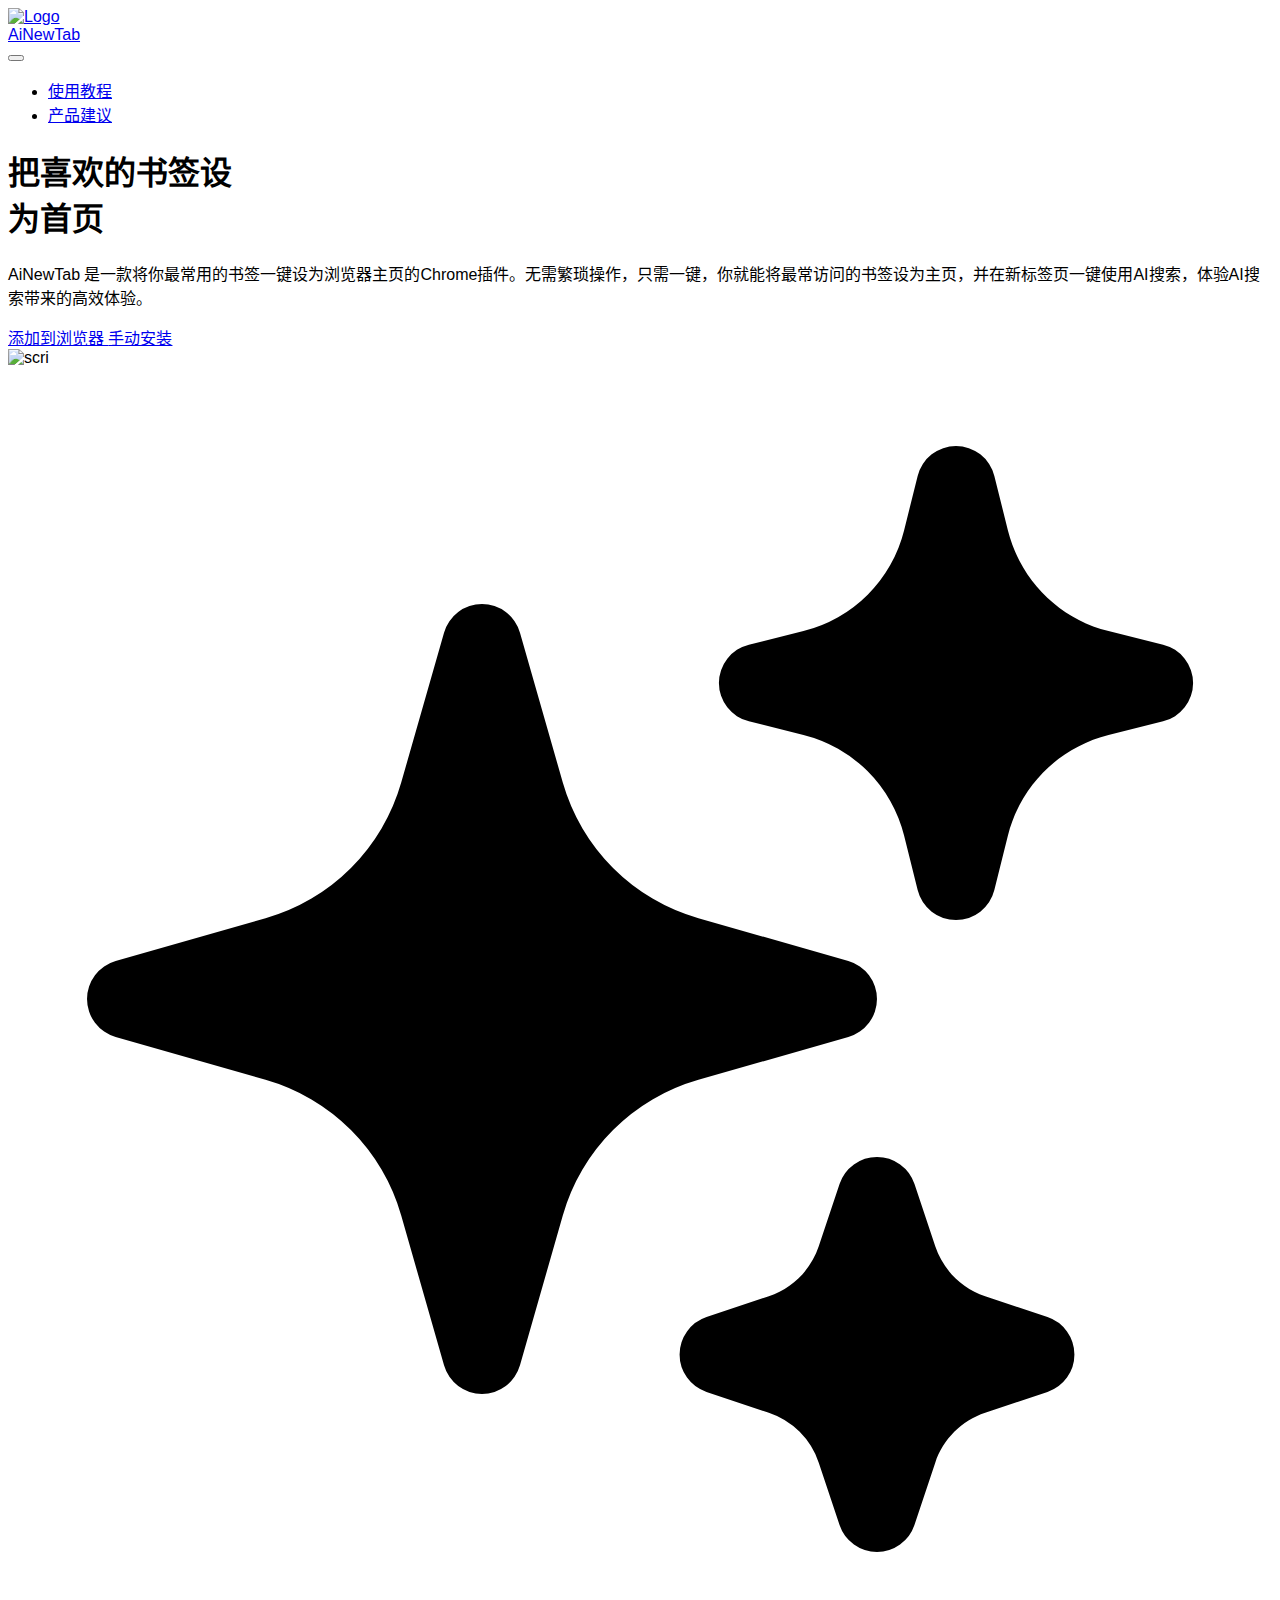
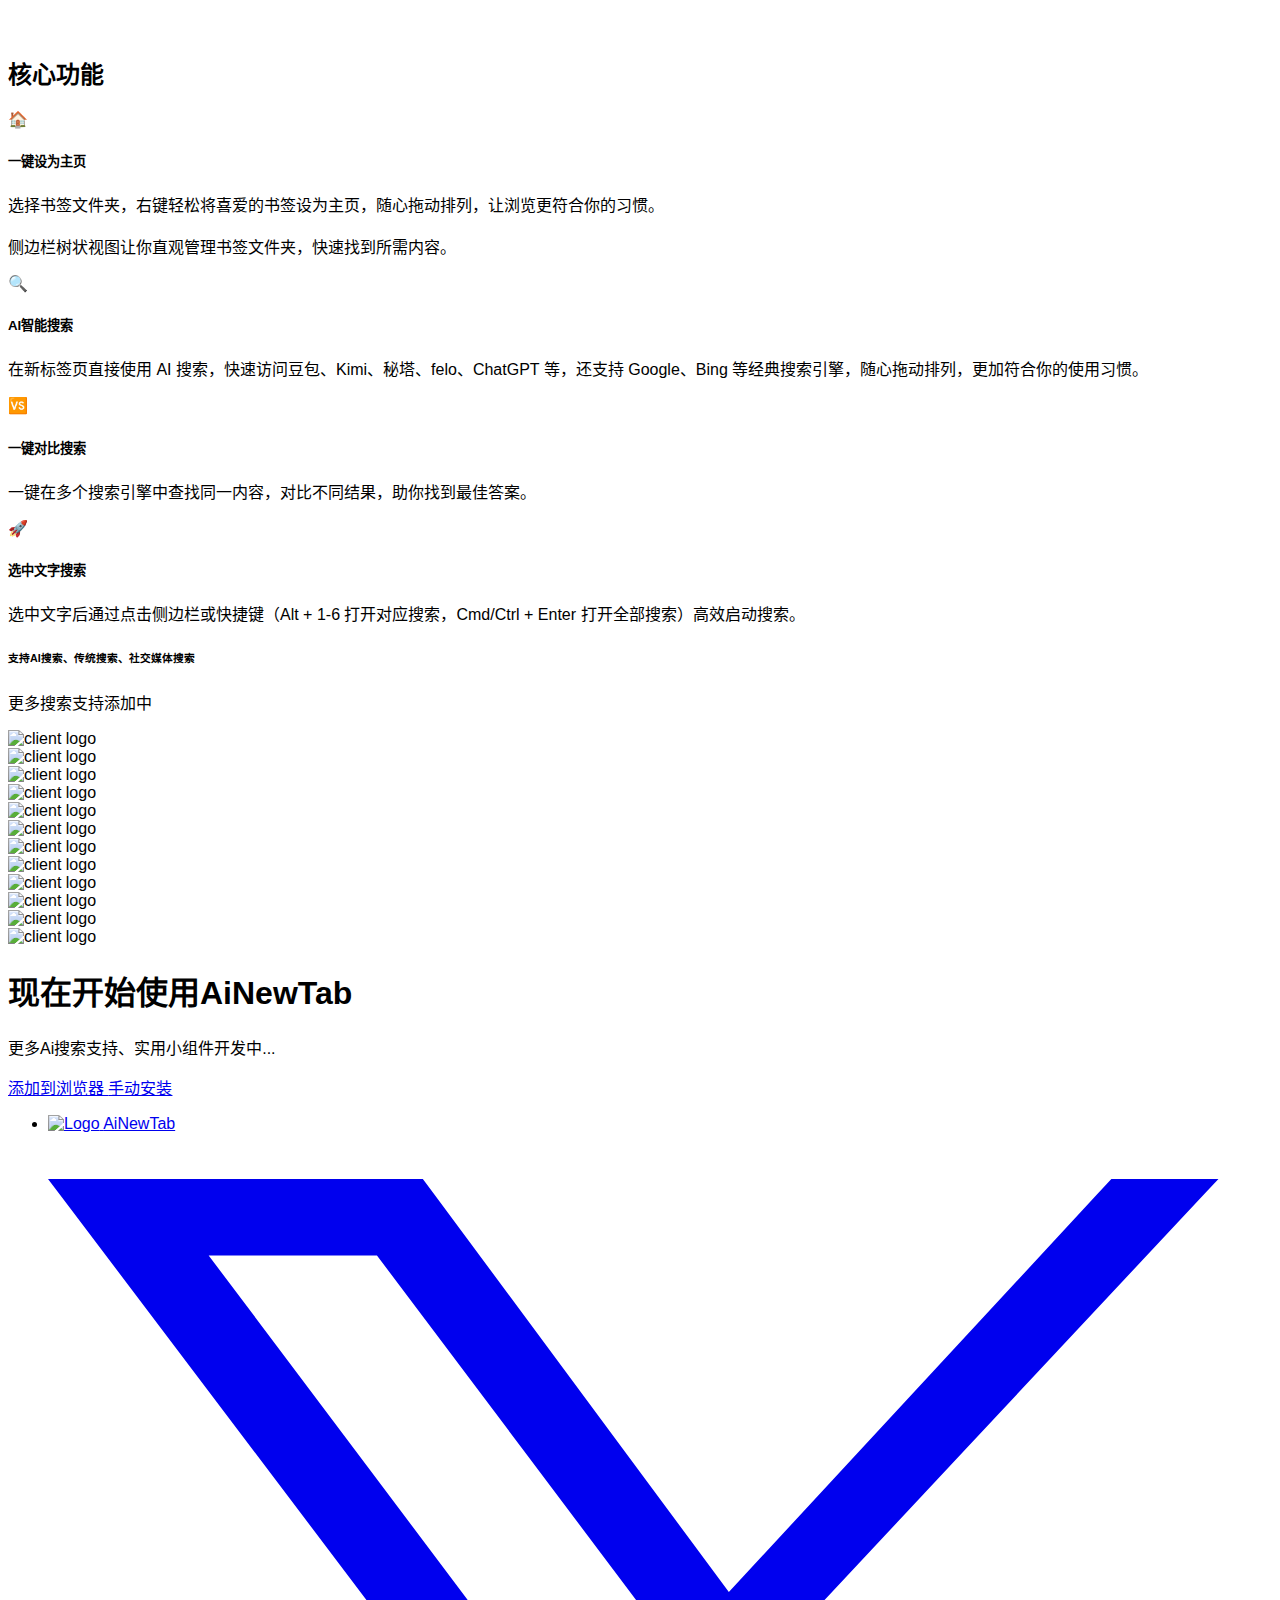
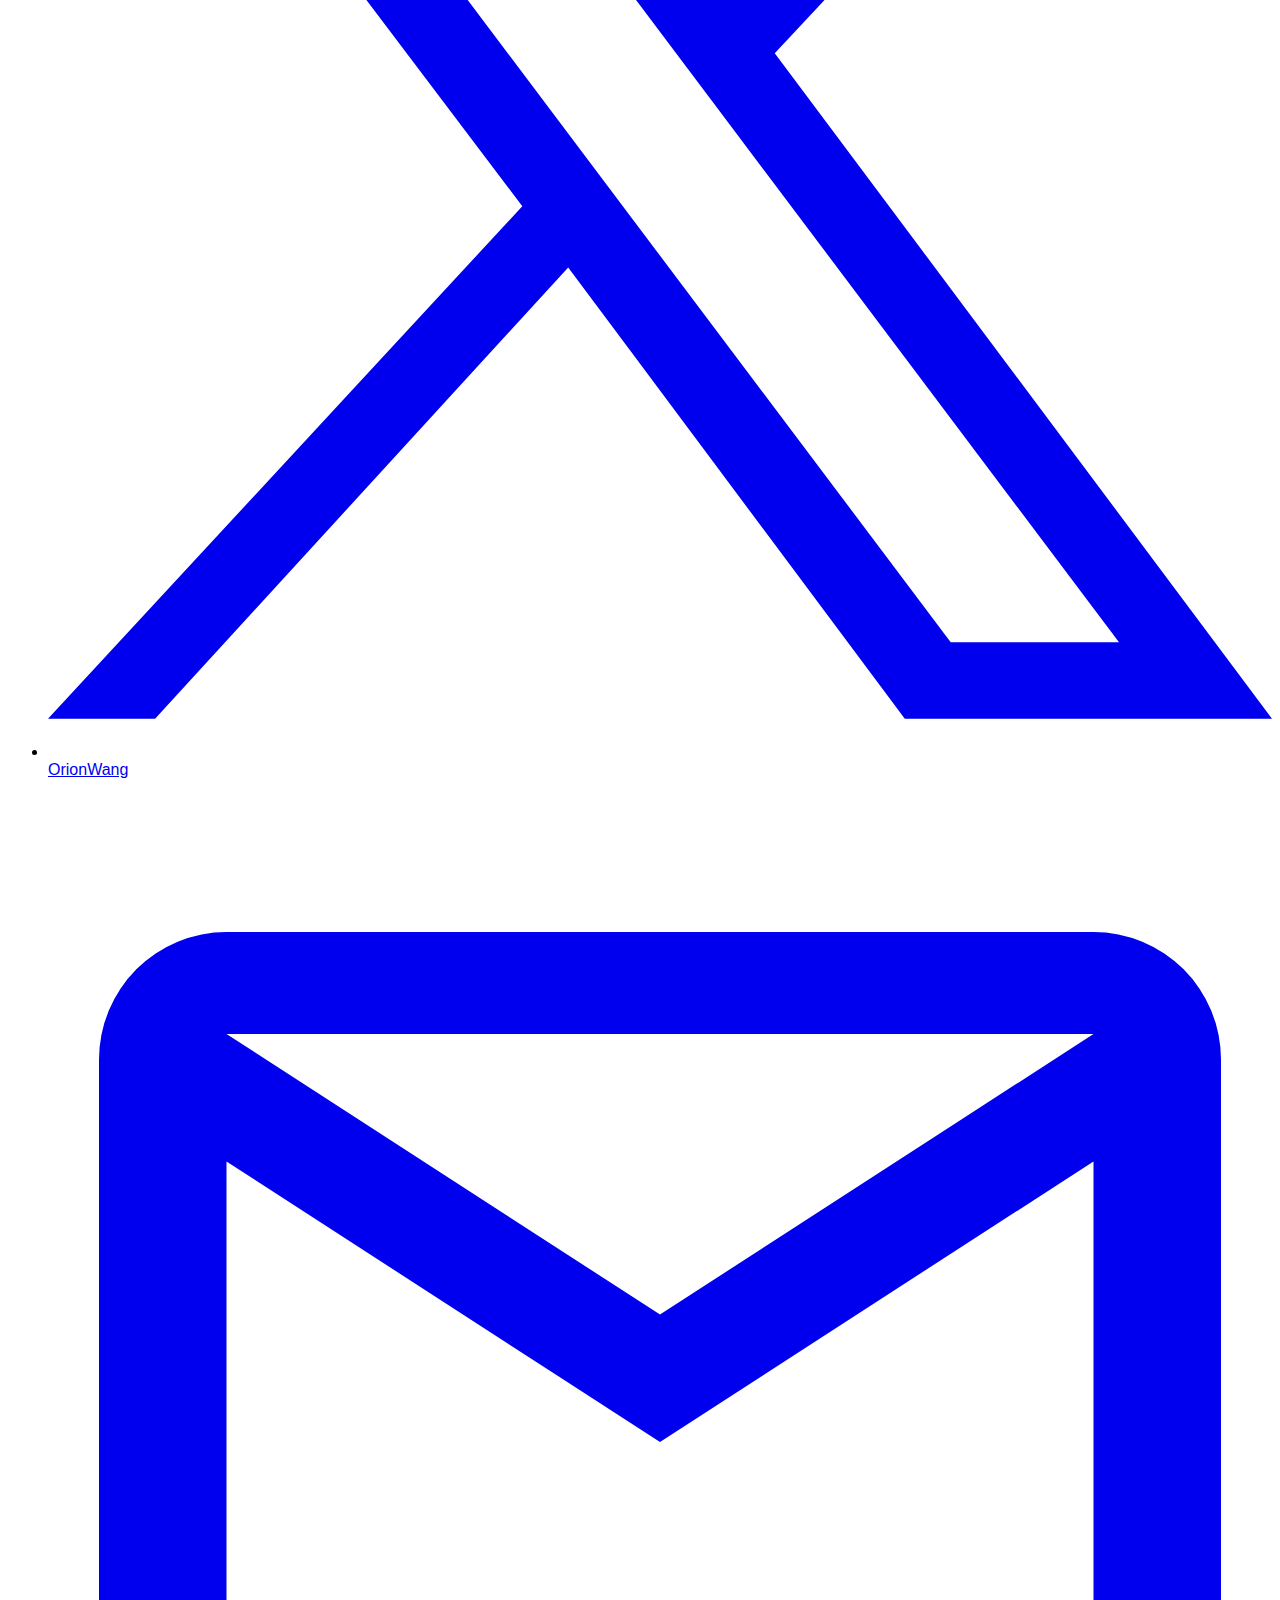
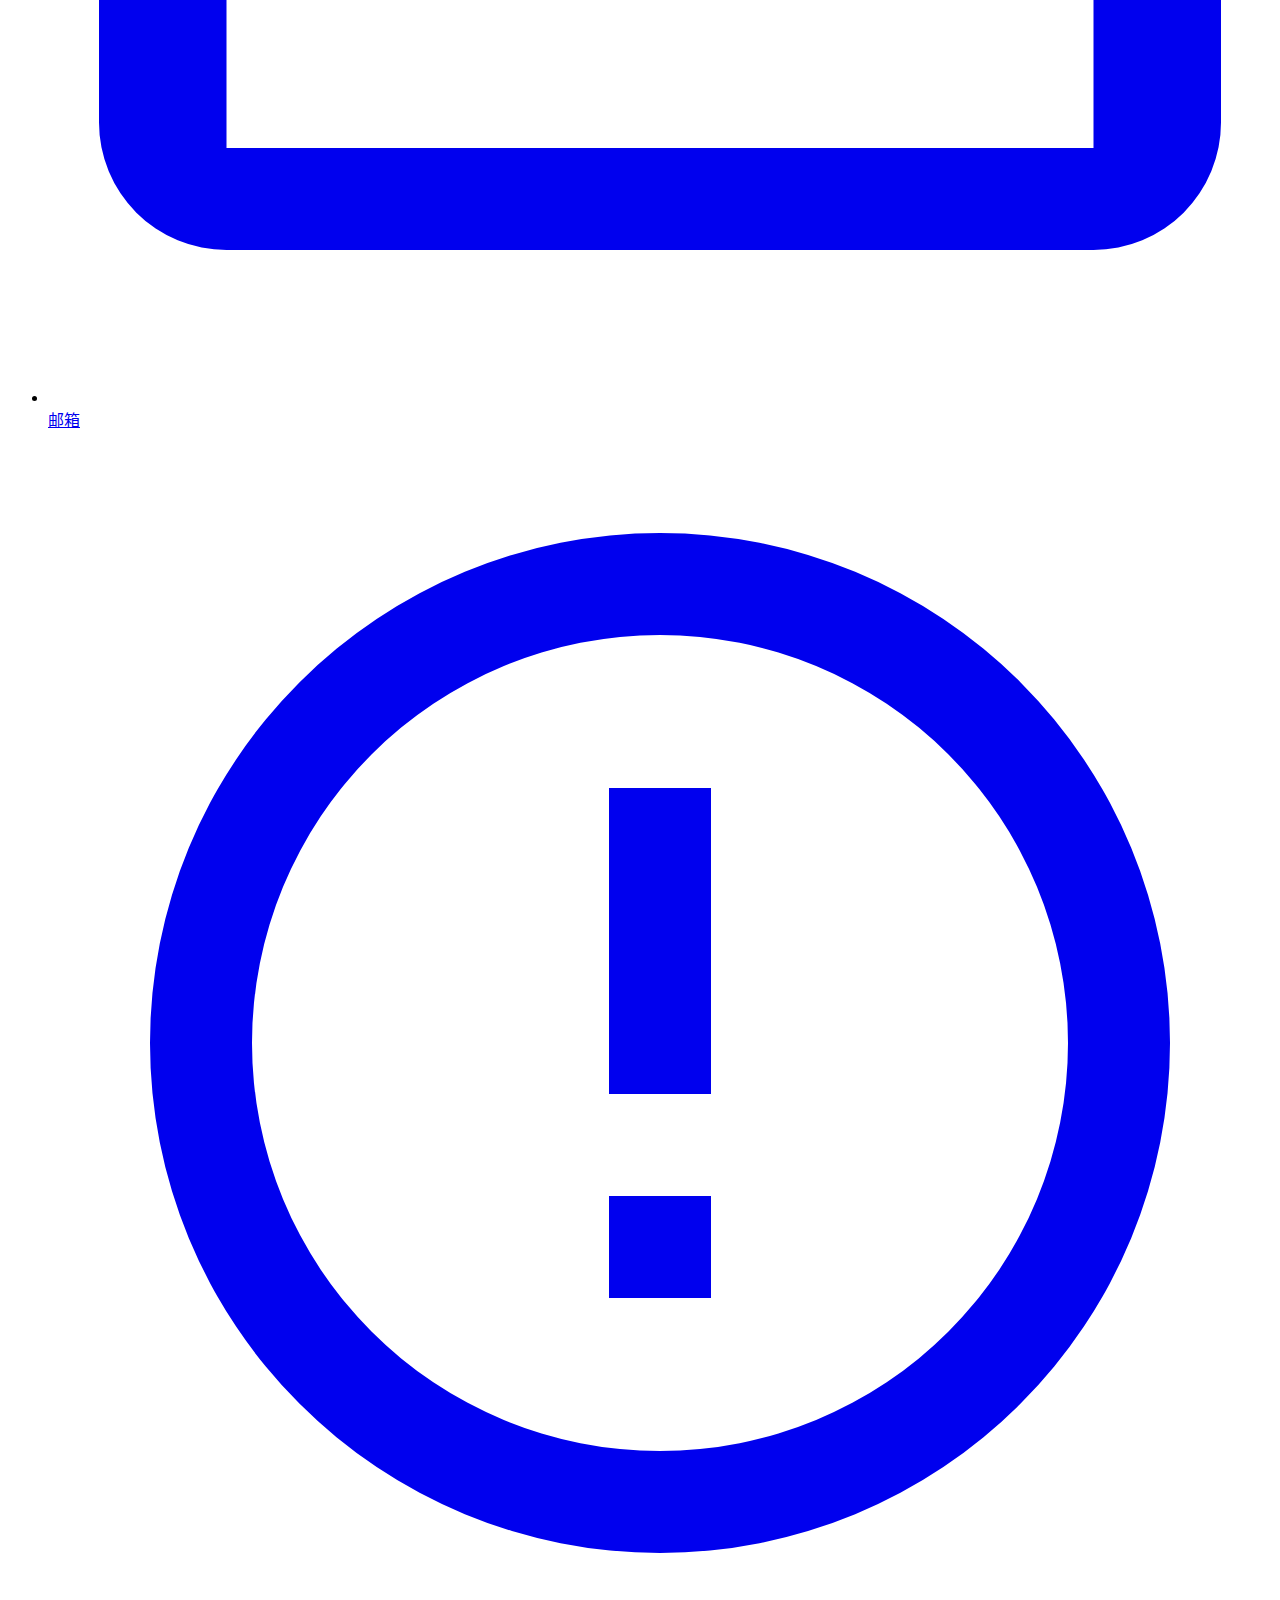
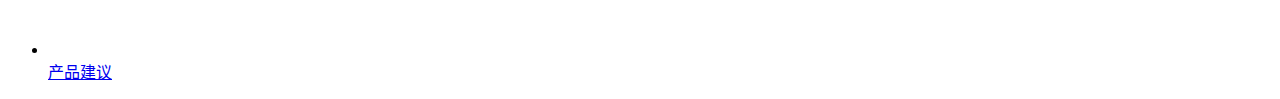
==== index.html @ a0fd8ba1 "第二次提交" ====
<!DOCTYPE html>
<html lang="zh-cn" class="astro-BLV3VKFF">
    <head>
        <meta charset="UTF-8">
        <meta name="viewport" content="width=device-width">
        <link rel="icon" type="image/svg+xml" href="/favicon.png">
        <meta name="generator" content="Astro v1.9.2">
        <meta name="description" content="AiNewTab 是一款将你最常用的书签一键设为浏览器主页的Chrome插件。无需繁琐操作，只需一键，你就能将最常访问的书签设为主页，并在新标签页一键使用AI搜索，体验AI搜索带来的高效体验。">
        <meta name="msvalidate.01" content="95F687B6489089359B18DE496FD5F23B" />
        <title>AiNewTab-Set Favorite Bookmarks as Homepage</title>
        <link as="font" crossorigin rel="preload" href="https://fonts.gstatic.com/s/urbanist/v15/L0xjDF02iFML4hGCyOCpRdycFsGxSrqDyx4fFg.ttf" type="font/ttf"><link as="font" crossorigin rel="preload" href="https://fonts.gstatic.com/s/urbanist/v15/L0xjDF02iFML4hGCyOCpRdycFsGxSrqD-R4fFg.ttf" type="font/ttf"><link as="font" crossorigin rel="preload" href="https://fonts.gstatic.com/s/urbanist/v15/L0xjDF02iFML4hGCyOCpRdycFsGxSrqDFRkfFg.ttf" type="font/ttf"><link as="font" crossorigin rel="preload" href="https://fonts.gstatic.com/s/urbanist/v15/L0xjDF02iFML4hGCyOCpRdycFsGxSrqDLBkfFg.ttf" type="font/ttf">
<style>@font-face {font-weight: 400;font-style: normal;font-family: Urbanist;font-display: swap;src: url(https://fonts.gstatic.com/s/urbanist/v15/L0xjDF02iFML4hGCyOCpRdycFsGxSrqDyx4fFg.ttf)}</style><style>@font-face {font-weight: 500;font-style: normal;font-family: Urbanist;font-display: swap;src: url(https://fonts.gstatic.com/s/urbanist/v15/L0xjDF02iFML4hGCyOCpRdycFsGxSrqD-R4fFg.ttf)}</style><style>@font-face {font-weight: 600;font-style: normal;font-family: Urbanist;font-display: swap;src: url(https://fonts.gstatic.com/s/urbanist/v15/L0xjDF02iFML4hGCyOCpRdycFsGxSrqDFRkfFg.ttf)}</style><style>@font-face {font-weight: 700;font-style: normal;font-family: Urbanist;font-display: swap;src: url(https://fonts.gstatic.com/s/urbanist/v15/L0xjDF02iFML4hGCyOCpRdycFsGxSrqDLBkfFg.ttf)}</style>
<style>html { font-family: Urbanist, _font_fallback_1723703610780, sans-serif; } @font-face { font-family: _font_fallback_1723703610780; size-adjust: 100.98%; src: local('Arial'); ascent-override: 94.08%; descent-override: 24.76%; line-gap-override: 0.00%; }</style>

    <link rel="stylesheet" href="/assets/index.5bb06fcb.css" /><script type="module">let e=!1;const s=document.querySelector("#navlinks"),l=document.querySelector("#hamburger"),t=document.querySelector("#navLayer"),i=[...s.querySelector("ul").children];function a(){e?(s.classList.add("!visible","!scale-100","!opacity-100","!lg:translate-y-0"),l.classList.add("toggled"),t.classList.add("origin-top","scale-y-100")):(s.classList.remove("!visible","!scale-100","!opacity-100","!lg:translate-y-0"),l.classList.remove("toggled"),t.classList.remove("origin-top","scale-y-100"))}l.addEventListener("click",()=>{e=!e,a()});i.forEach(c=>{c.addEventListener("click",()=>{e=!e,a()})});
</script></head>
    <body class="bg-white dark:bg-gray-900 astro-BLV3VKFF">
        

<header class="astro-HAP4XUPI">
    <nav class="absolute z-10 w-full border-b border-black/5 dark:border-white/5 lg:border-transparent astro-HAP4XUPI">
        <div class="max-w-7xl mx-auto px-6 md:px-12 xl:px-6">
    <div class="relative flex flex-wrap items-center justify-between gap-6 py-8 md:gap-0 md:py-8 astro-HAP4XUPI">
                <div class="relative z-20 flex w-full justify-between md:px-0 lg:w-max astro-HAP4XUPI">
                    <a href="/#home" aria-label="logo" class="flex items-center space-x-2 astro-HAP4XUPI">
                        <div aria-hidden="true" class="flex space-x-1 astro-HAP4XUPI">
                          <img src="icon-128.png" alt="Logo" class="h-6 w-6 astro-HAP4XUPI">
                        </div>

                        <span class="text-2xl font-bold text-gray-900 dark:text-white astro-HAP4XUPI">AiNewTab</span>
                    </a>

                    <div class="relative flex max-h-10 items-center lg:hidden astro-HAP4XUPI">
                        <button aria-label="humburger" id="hamburger" class="relative -mr-6 p-6 astro-HAP4XUPI">
                            <div aria-hidden="true" id="line" class="m-auto h-0.5 w-5 rounded bg-sky-900 transition duration-300 dark:bg-gray-300 astro-HAP4XUPI"></div>
                            <div aria-hidden="true" id="line2" class="m-auto mt-2 h-0.5 w-5 rounded bg-sky-900 transition duration-300 dark:bg-gray-300 astro-HAP4XUPI"></div>
                        </button>
                    </div>
                </div>
                <div id="navLayer" aria-hidden="true" class="fixed inset-0 z-10 h-screen w-screen origin-bottom scale-y-0 bg-white/70 backdrop-blur-2xl transition duration-500 dark:bg-gray-900/70 lg:hidden astro-HAP4XUPI"></div>
                <div id="navlinks" class="invisible absolute top-full left-0 z-20 w-full origin-top-right translate-y-1 scale-90 flex-col flex-wrap justify-end gap-6 rounded-3xl border border-gray-100 bg-white p-8 opacity-0 shadow-2xl shadow-gray-600/10 transition-all duration-300 dark:border-gray-700 dark:bg-gray-800 dark:shadow-none lg:visible lg:relative lg:flex lg:w-7/12 lg:translate-y-0 lg:scale-100 lg:flex-row lg:items-center lg:gap-0 lg:border-none lg:bg-transparent lg:p-0 lg:opacity-100 lg:shadow-none astro-HAP4XUPI">
                    <div class="w-full text-gray-600 dark:text-gray-200 lg:w-auto lg:pr-4 lg:pt-0 astro-HAP4XUPI">
                        <ul class="flex flex-col gap-6 tracking-wide lg:flex-row lg:gap-0 lg:text-sm astro-HAP4XUPI">
                            
                            <li class="astro-HAP4XUPI">
                                <a href="https://cooing-loganberry-b74.notion.site/AiNewTab-7a083a74f84e4bb48345e389c1e53717" target="_blank" class="flex gap-2 font-semibold text-gray-700 transition hover:text-primary dark:text-white dark:hover:text-white md:px-4 astro-HAP4XUPI">
                                    <span class="astro-HAP4XUPI">使用教程</span>

                                </a>
                            </li>
                            <li class="astro-HAP4XUPI">
                                <a href="https://cooing-loganberry-b74.notion.site/AiNewTab-59054bd6e444458986d1fc61a383e095" target="_blank" class="flex gap-2 font-semibold text-gray-700 transition hover:text-primary dark:text-white dark:hover:text-white md:px-4 astro-HAP4XUPI">
                                    <span class="astro-HAP4XUPI">产品建议</span>

                                </a>
                            </li>
                        </ul>
                    </div>

    
                </div>
            </div>
</div>
    </nav>
</header>


        <main class="space-y-24 mb-1">
		<div class="relative" id="home">
    <div aria-hidden="true" class="absolute inset-0 grid grid-cols-2 -space-x-52 opacity-40 dark:opacity-20">
        <div class="blur-[106px] h-56 bg-gradient-to-br from-primary to-emerald-400 dark:from-emerald-600"></div>
        <div class="blur-[106px] h-32 bg-gradient-to-r from-cyan-400 to-sky-300 dark:to-indigo-600"></div>
    </div>
    <div class="max-w-7xl mx-auto px-6 md:px-12 xl:px-6">
    <div class="relative pt-36 ml-auto">
            <div class="lg:w-2/3 text-center mx-auto">
                <h1 class="text-gray-900 dark:text-white font-bold text-5xl md:text-6xl xl:text-7xl">把<span class="text-primary dark:text-white">喜欢的书签</span>设<br>为首页</h1>
                <p class="mt-8 text-gray-700 dark:text-gray-300">AiNewTab 是一款将你最常用的书签一键设为浏览器主页的Chrome插件。无需繁琐操作，只需一键，你就能将最常访问的书签设为主页，并在新标签页一键使用AI搜索，体验AI搜索带来的高效体验。</p>
                <div class="mt-16 flex flex-wrap justify-center gap-y-4 gap-x-6">
                    <a href="https://chromewebstore.google.com/detail/booktab-open-bookmark-in/jpejneelbjckppjapemgfeheifljmaib" target="_blank" class="relative flex h-11 w-full items-center justify-center px-6 before:absolute before:inset-0 before:rounded-full before:bg-primary before:transition before:duration-300 hover:before:scale-105 active:duration-75 active:before:scale-95 sm:w-max">
                      <span class="relative text-base font-semibold text-white">添加到浏览器</span>
                    </a>
                    <a href="https://cooing-loganberry-b74.notion.site/AiNewTab-6499df3aa1c54620805e378d3b0f809c" target="_blank" class="relative flex h-11 w-full items-center justify-center px-6 before:absolute before:inset-0 before:rounded-full before:border before:border-transparent before:bg-primary/10 before:bg-gradient-to-b before:transition before:duration-300 hover:before:scale-105 active:duration-75 active:before:scale-95 dark:before:border-gray-700 dark:before:bg-gray-800 sm:w-max">
                      <span class="relative text-base font-semibold text-primary dark:text-white">手动安装</span>
                    </a>
                </div>
            </div>
            <img src="screenshot.png" alt="scri" class="mt-16 mx-auto shadow-xl">
        </div>
</div>
</div>
		<div id="features">
  <div class="max-w-7xl mx-auto px-6 md:px-12 xl:px-6">
    <div class="md:w-2/3 lg:w-1/2 mx-auto text-center">
  <div class="flex justify-center items-center">
    <svg xmlns="http://www.w3.org/2000/svg" viewBox="0 0 24 24" fill="currentColor" class="w-6 h-6 text-secondary">
      <path fill-rule="evenodd" d="M9 4.5a.75.75 0 01.721.544l.813 2.846a3.75 3.75 0 002.576 2.576l2.846.813a.75.75 0 010 1.442l-2.846.813a3.75 3.75 0 00-2.576 2.576l-.813 2.846a.75.75 0 01-1.442 0l-.813-2.846a3.75 3.75 0 00-2.576-2.576l-2.846-.813a.75.75 0 010-1.442l2.846-.813A3.75 3.75 0 007.466 7.89l.813-2.846A.75.75 0 019 4.5zM18 1.5a.75.75 0 01.728.568l.258 1.036c.236.94.97 1.674 1.91 1.91l1.036.258a.75.75 0 010 1.456l-1.036.258c-.94.236-1.674.97-1.91 1.91l-.258 1.036a.75.75 0 01-1.456 0l-.258-1.036a2.625 2.625 0 00-1.91-1.91l-1.036-.258a.75.75 0 010-1.456l1.036-.258a2.625 2.625 0 001.91-1.91l.258-1.036A.75.75 0 0118 1.5zM16.5 15a.75.75 0 01.712.513l.394 1.183c.15.447.5.799.948.948l1.183.395a.75.75 0 010 1.422l-1.183.395c-.447.15-.799.5-.948.948l-.395 1.183a.75.75 0 01-1.422 0l-.395-1.183a1.5 1.5 0 00-.948-.948l-1.183-.395a.75.75 0 010-1.422l1.183-.395c.447-.15.799-.5.948-.948l.395-1.183A.75.75 0 0116.5 15z" clip-rule="evenodd"></path>
    </svg>
  </div>
  
  <h2 class="my-8 text-2xl font-bold text-gray-700 dark:text-white md:text-4xl">
   核心功能
  </h2>
</div><div class="mt-16 grid divide-x divide-y divide-gray-100 dark:divide-gray-700 overflow-hidden rounded-3xl border border-gray-100 text-gray-600 dark:border-gray-700 sm:grid-cols-2 lg:grid-cols-4 lg:divide-y-0 xl:grid-cols-4">
      <div class="group relative bg-white dark:bg-gray-800 transition hover:z-[1] hover:shadow-2xl hover:shadow-gray-600/10">
        <div class="relative space-y-8 py-12 p-8">
            <span class="w-12 text-5xl inline-block">
             🏠
            </span>


          <div class="space-y-2">
            <h5 class="text-xl font-semibold text-gray-700 dark:text-white transition group-hover:text-secondary">
              一键设为主页
            </h5>
            <p class="text-gray-600 dark:text-gray-300">
              选择书签文件夹，右键轻松将喜爱的书签设为主页，随心拖动排列，让浏览更符合你的习惯。<br><br>
              侧边栏树状视图让你直观管理书签文件夹，快速找到所需内容。
            </p>
          </div>
        </div>
      </div>
      <div class="group relative bg-white dark:bg-gray-800 transition hover:z-[1] hover:shadow-2xl hover:shadow-gray-600/10">
        <div class="relative space-y-8 py-12 p-8">
            <span class="w-12 text-5xl inline-block">
             🔍
            </span>
          <div class="space-y-2">
            <h5 class="text-xl font-semibold text-gray-700 dark:text-white transition group-hover:text-secondary">
              AI智能搜索
            </h5>
            <p class="text-gray-600 dark:text-gray-300">
              在新标签页直接使用 AI 搜索，快速访问豆包、Kimi、秘塔、felo、ChatGPT 等，还支持 Google、Bing 等经典搜索引擎，随心拖动排列，更加符合你的使用习惯。
            </p>
          </div>
        </div>
      </div>
      <div class="group relative bg-white dark:bg-gray-800 transition hover:z-[1] hover:shadow-2xl hover:shadow-gray-600/10">
        <div class="relative space-y-8 py-12 p-8">
            <span class="w-12 text-5xl inline-block">
             🆚
            </span>

          <div class="space-y-2">
            <h5 class="text-xl font-semibold text-gray-700 dark:text-white transition group-hover:text-secondary">
              一键对比搜索
            </h5>
            <p class="text-gray-600 dark:text-gray-300">
              一键在多个搜索引擎中查找同一内容，对比不同结果，助你找到最佳答案。
            </p>
          </div>
        </div>
      </div>
      <div class="group relative bg-white dark:bg-gray-800 transition hover:z-[1] hover:shadow-2xl hover:shadow-gray-600/10">
        <div class="relative space-y-8 py-12 p-8">
            <span class="w-12 text-5xl inline-block">
             🚀
            </span>

          <div class="space-y-2">
            <h5 class="text-xl font-semibold text-gray-700 dark:text-white transition group-hover:text-secondary">
              选中文字搜索
            </h5>
            <p class="text-gray-600 dark:text-gray-300">
              选中文字后通过点击侧边栏或快捷键（Alt + 1-6 打开对应搜索，Cmd/Ctrl + Enter 打开全部搜索）高效启动搜索。
            </p>
          </div>
        </div>
      </div>
    </div><div class="hidden py-8 mt-16 border-b border-gray-100 dark:border-gray-800 sm:flex justify-center">
         <div class="text-center">
              <h6 class="text-lg font-semibold text-gray-700 dark:text-white">支持AI搜索、传统搜索、社交媒体搜索</h6>
              <p class="mt-2 text-gray-500">更多搜索支持添加中</p>
        </div>
    </div><div class="mt-12 grid grid-cols-3 sm:grid-cols-4 md:grid-cols-6">
                <div class="p-4  transition duration-200 hover:grayscale-0">
                    <img src="./images/clients/Google-logo.svg" class="h-8 w-auto mx-auto" loading="lazy" alt="client logo" width="" height="">
                  </div>
                <div class="p-4  transition duration-200 hover:grayscale-0">
                  <img src="./images/clients/bing-logo.png" class="h-8 w-auto mx-auto" loading="lazy" alt="client logo" width="" height="">
                </div>
                <div class="p-4 flex transition duration-200 hover:grayscale-0">
                  <img src="./images/clients/chatgpt-logo.svg" class="h-8 w-auto m-auto" loading="lazy" alt="client logo" width="" height="">
                </div>
                <div class="p-4 transition duration-200 hover:grayscale-0">
                    <img src="./images/clients/felo-logo.svg" class="h-8 w-auto mx-auto" loading="lazy" alt="client logo" width="" height="">
                  </div>
                  <div class="p-4 flex transition duration-200 hover:grayscale-0">
                    <img src="./images/clients/doubao-logo.png" class="h-8 w-auto m-auto" loading="lazy" alt="client logo" width="" height="">
                  </div>
                <div class="p-4 transition duration-200 hover:grayscale-0">
                    <img src="./images/clients/kimi-logo.svg" class="h-8 w-auto mx-auto" loading="lazy" alt="client logo" width="" height="">
                </div>
                <div class="p-4  transition duration-200 hover:grayscale-0">
                    <img src="./images/clients/metaso-logo.png" class="h-8 w-auto mx-auto" loading="lazy" alt="client logo" width="" height="">
                  </div>
                <div class="p-4 grayscale flex transition duration-200 hover:grayscale-0">
                  <img src="./images/clients/perplexity-logo.svg" class="h-8 w-auto m-auto" loading="lazy" alt="client logo" width="" height="">
                </div>
                <div class="p-4 grayscale flex transition duration-200 hover:grayscale-0">
                  <img src="./images/clients/claude-logo.svg" class="h-8 w-auto m-auto" loading="lazy" alt="client logo" width="" height="">
                </div>
                <div class="p-4 grayscale transition duration-200 hover:grayscale-0">
                    <img src="./images/clients/jike-logo.svg" class="h-12 w-auto mx-auto" loading="lazy" alt="client logo" width="" height="">
                  </div>
                  <div class="p-4 grayscale flex transition duration-200 hover:grayscale-0">
                    <img src="./images/clients/twitter-logo.png" class="h-8 w-auto m-auto" loading="lazy" alt="client logo" width="" height="">
                  </div>
                <div class="p-4 grayscale transition duration-200 hover:grayscale-0">
                    <img src="./images/clients/xiaohongshu-logo.svg" class="h-8 w-auto mx-auto" loading="lazy" alt="client logo" width="" height="">
                </div>
              </div>
</div>
</div>
		<div class="relative py-16">
  <div aria-hidden="true" class="absolute inset-0 h-max w-full m-auto grid grid-cols-2 -space-x-52 opacity-40 dark:opacity-20">
    <div class="blur-[106px] h-56 bg-gradient-to-br from-primary to-purple-400 dark:from-blue-700"></div>
    <div class="blur-[106px] h-32 bg-gradient-to-r from-cyan-400 to-sky-300 dark:to-indigo-600"></div>
  </div>
  <div class="max-w-7xl mx-auto px-6 md:px-12 xl:px-6">
    <div class="mt-6 m-auto space-y-6 md:w-8/12 lg:w-7/12">
        <h1 class="text-center text-4xl font-bold text-gray-800 dark:text-white md:text-5xl">现在开始使用AiNewTab</h1>
        <p class="text-center text-xl text-gray-600 dark:text-gray-300">
          更多Ai搜索支持、实用小组件开发中...
        </p>
        <div class="flex flex-wrap justify-center gap-6">
          <a href="https://chromewebstore.google.com/detail/ainewtab-set-favorite-boo/jpejneelbjckppjapemgfeheifljmaib" target="_blank" class="relative flex h-12 w-full items-center justify-center px-8 before:absolute before:inset-0 before:rounded-full before:bg-primary before:transition before:duration-300 hover:before:scale-105 active:duration-75 active:before:scale-95 sm:w-max">
              <span class="relative text-base font-semibold text-white dark:text-dark">添加到浏览器</span>
            </a>
            <a href="https://cooing-loganberry-b74.notion.site/AiNewTab-6499df3aa1c54620805e378d3b0f809c" target="_blank" class="relative flex h-12 w-full items-center justify-center px-8 before:absolute before:inset-0 before:rounded-full before:border before:border-transparent before:bg-primary/10 before:bg-gradient-to-b before:transition before:duration-300 hover:before:scale-105 active:duration-75 active:before:scale-95 dark:before:border-gray-700 dark:before:bg-gray-800 sm:w-max">
              <span class="relative text-base font-semibold text-primary dark:text-white">手动安装</span>
          </a>
        </div>
      </div>
</div></div>
  

	</main>
        <footer class="py-20 md:py-24 m-auto">
    <div class="max-w-7xl mx-auto px-6 md:px-12 xl:px-6">
    <div class="m-auto md:w-10/12 lg:w-8/12 xl:w-6/12">
        <div class="flex flex-wrap items-center justify-between md:flex-nowrap">
          <div class="flex w-full justify-center space-x-24 text-gray-600 dark:text-gray-300 ">
  
            <ul role="list" class="flex space-x-6"> <!-- 添加 flex 类 -->
              <li>
                <a href="#" class="flex items-center space-x-3 transition hover:text-primary">
                  <img src="icon-128.png" alt="Logo" class="h-6 w-6">
                  <span>AiNewTab</span>
                </a>
              </li>
              <li>
                <a href="https://x.com/orionwange" target="_blank" class="flex items-center space-x-3 transition hover:text-primary">
                  <svg xmlns="http://www.w3.org/2000/svg" fill="currentColor" class="w-5" viewBox="0 0 16 16">
                  <path d="M9.5,6.8l5.8-6.2h-1.4l-5,5.4l-4-5.4H0l6.2,8.2L0,15.5h1.4l5.4-5.9l4.4,5.9H16L9.5,6.8z M2.1,1.6h2.2l9.7,12.9h-2.2L2.1,1.6z"></path>
                   </svg>

                  <span>OrionWang</span>
                </a>
              </li>
              <li>
                 <a href="mailto:support@booktap.cc" target="_blank" class="flex items-center space-x-3 transition hover:text-primary">
                <svg xmlns="http://www.w3.org/2000/svg" fill="currentColor" class="w-5" viewBox="0 0 24 24">
                <path d="M20.5 3h-17A2.5 2.5 0 0 0 1 5.5v13A2.5 2.5 0 0 0 3.5 21h17a2.5 2.5 0 0 0 2.5-2.5v-13A2.5 2.5 0 0 0 20.5 3zm0 2l-8.5 5.5L3.5 5h17zM3.5 19V7.5l8.5 5.5 8.5-5.5V19h-17z"></path>
                </svg>
                <span>邮箱</span>
                </a>
              </li>
                <li>
                 <a href="https://cooing-loganberry-b74.notion.site/AiNewTab-59054bd6e444458986d1fc61a383e095" target="_blank" class="flex items-center space-x-3 transition hover:text-primary">
                 <svg xmlns="http://www.w3.org/2000/svg" fill="currentColor" class="w-5" viewBox="0 0 24 24">
                <path d="M12 2a10 10 0 1 0 10 10A10 10 0 0 0 12 2zm0 18a8 8 0 1 1 8-8 8 8 0 0 1-8 8zm-1-13h2v6h-2zm0 8h2v2h-2z"></path>
                </svg>
               <span>产品建议</span>
               </a>
               </li>

            </ul>
          </div>

        </div>
      </div>
</div>
</footer>
    
</body></html>
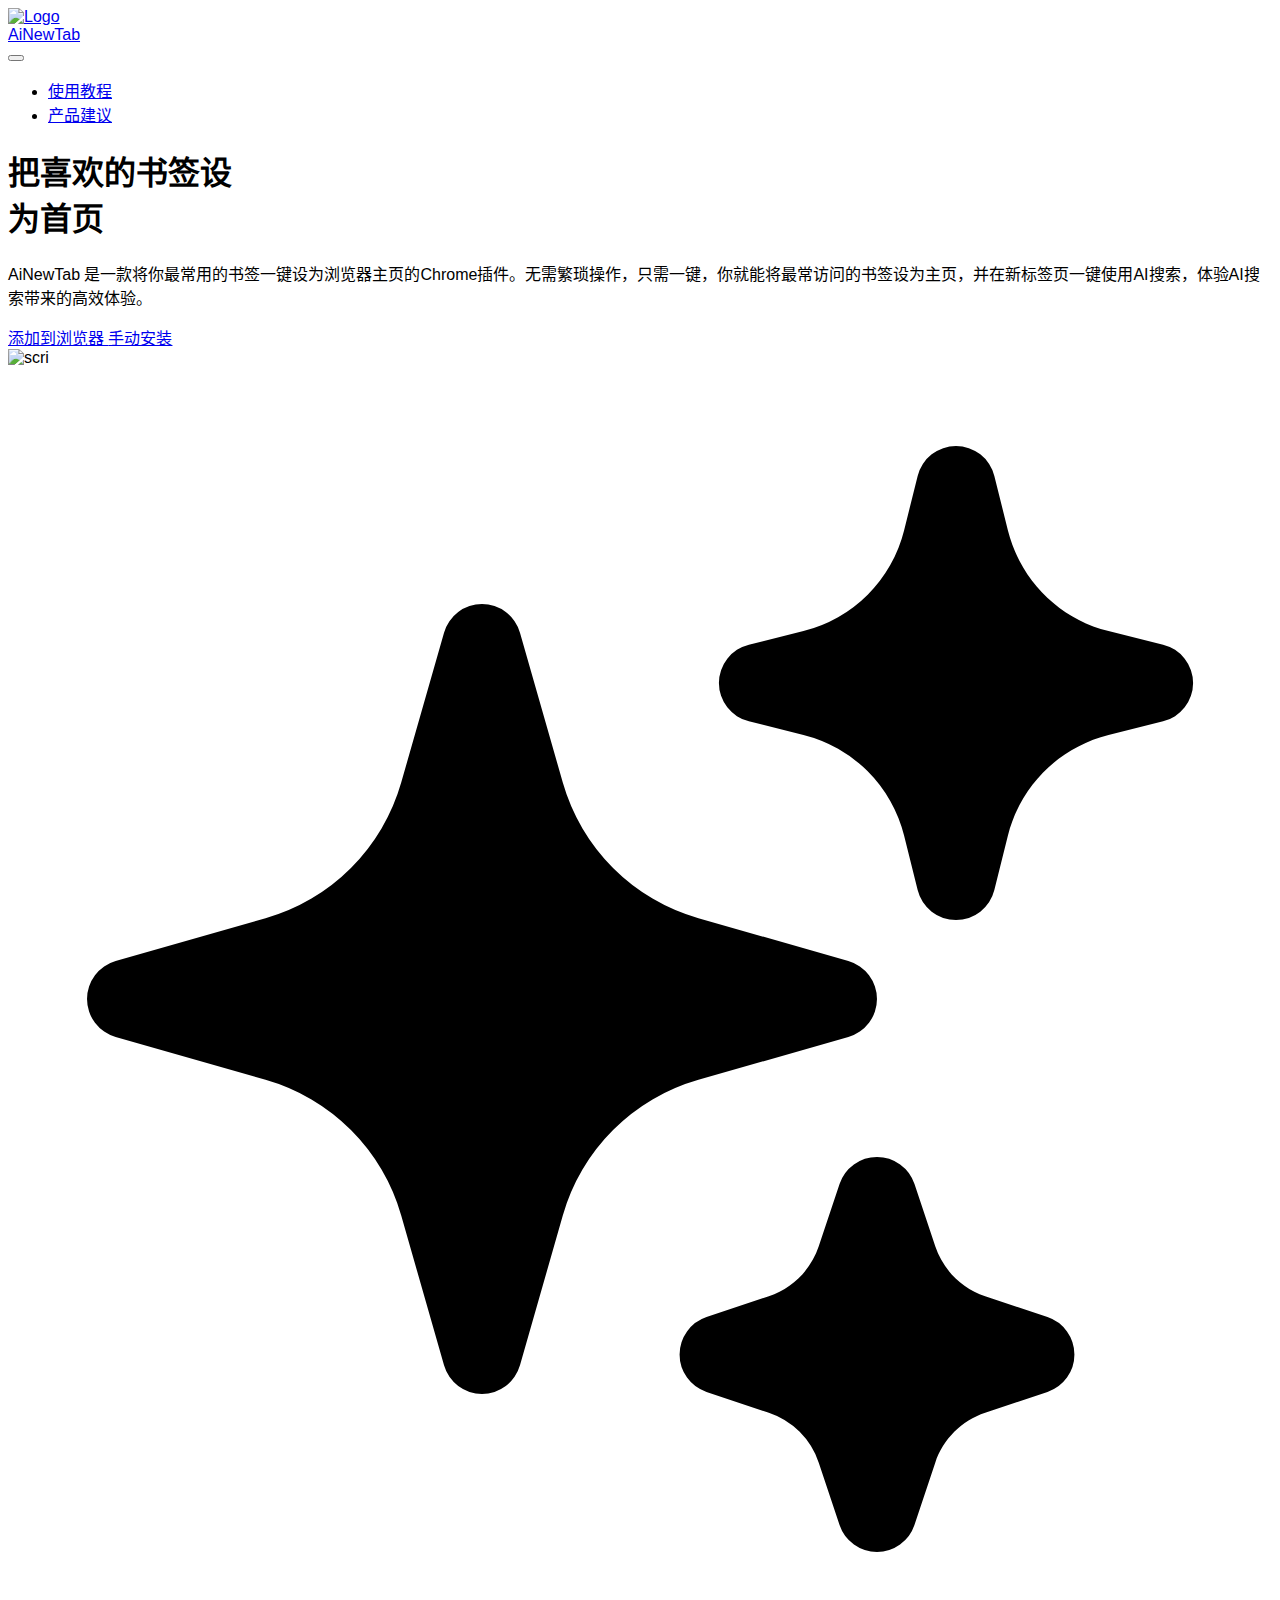
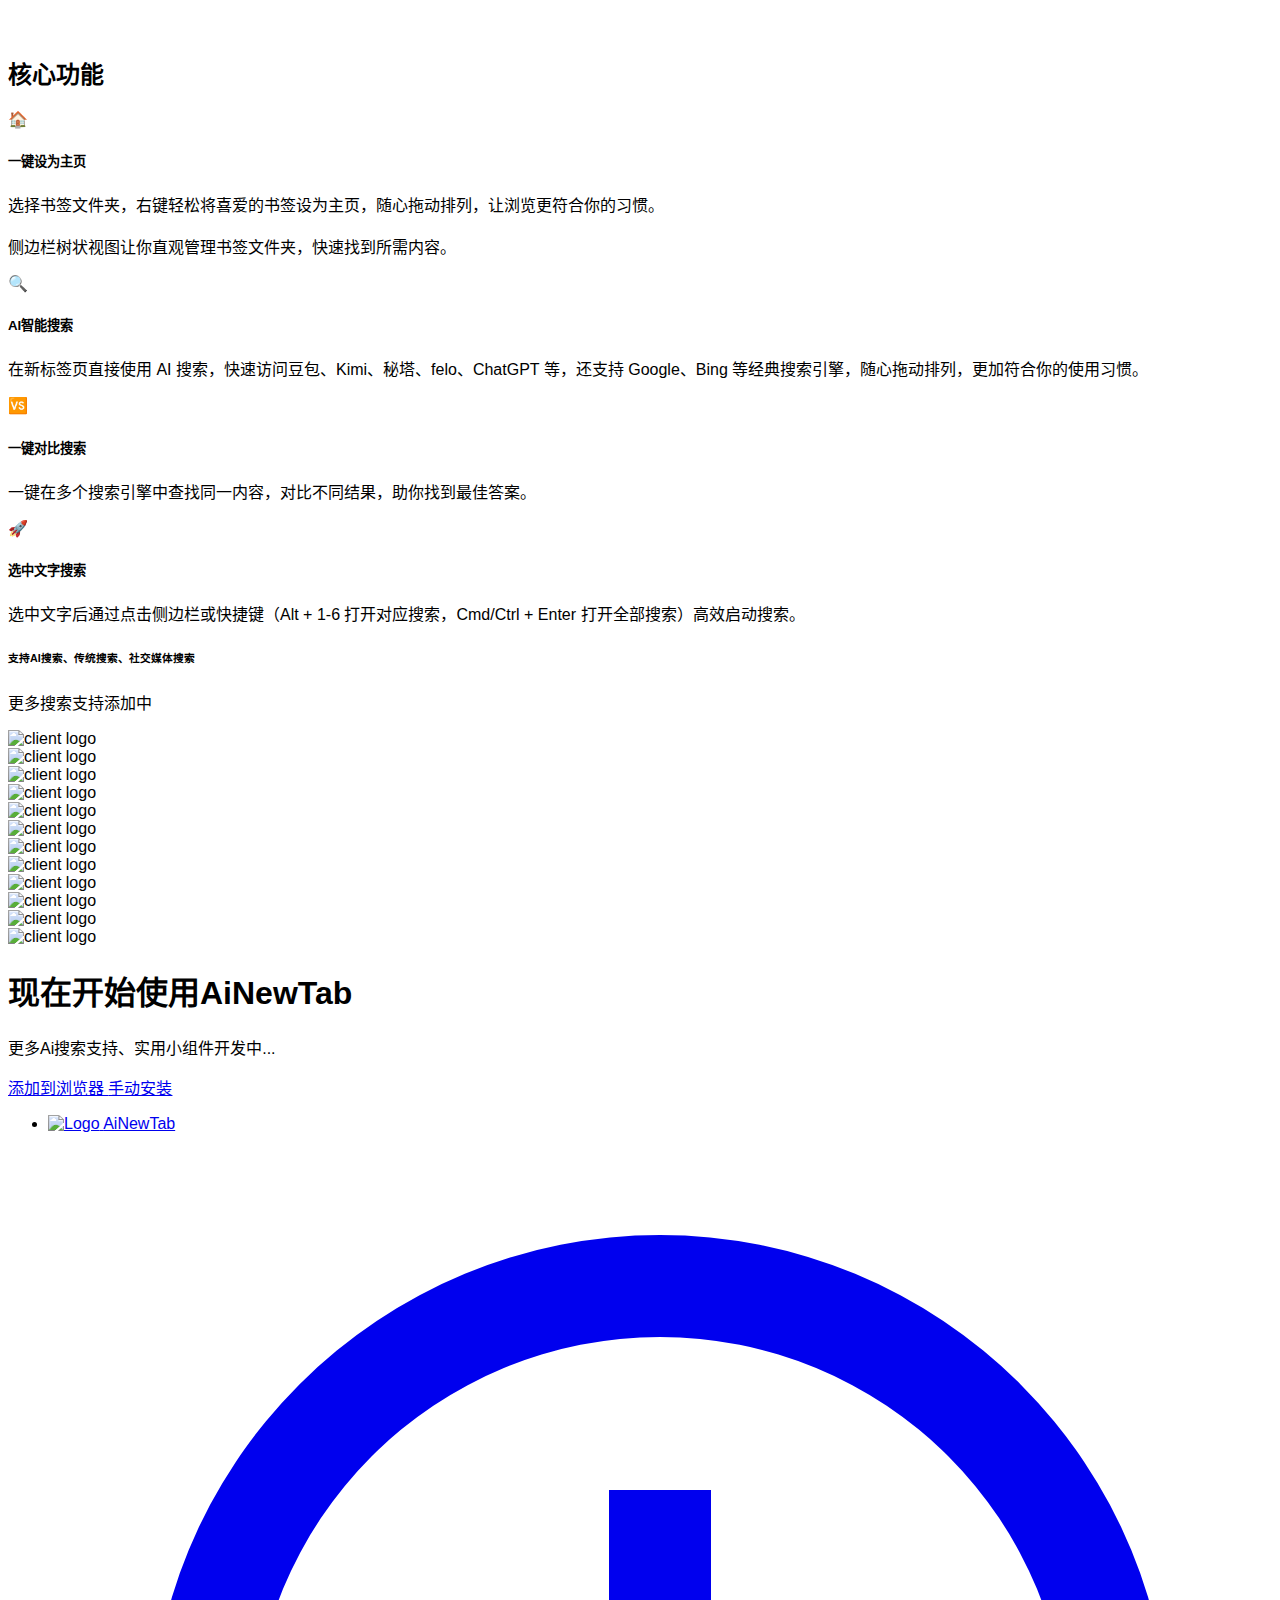
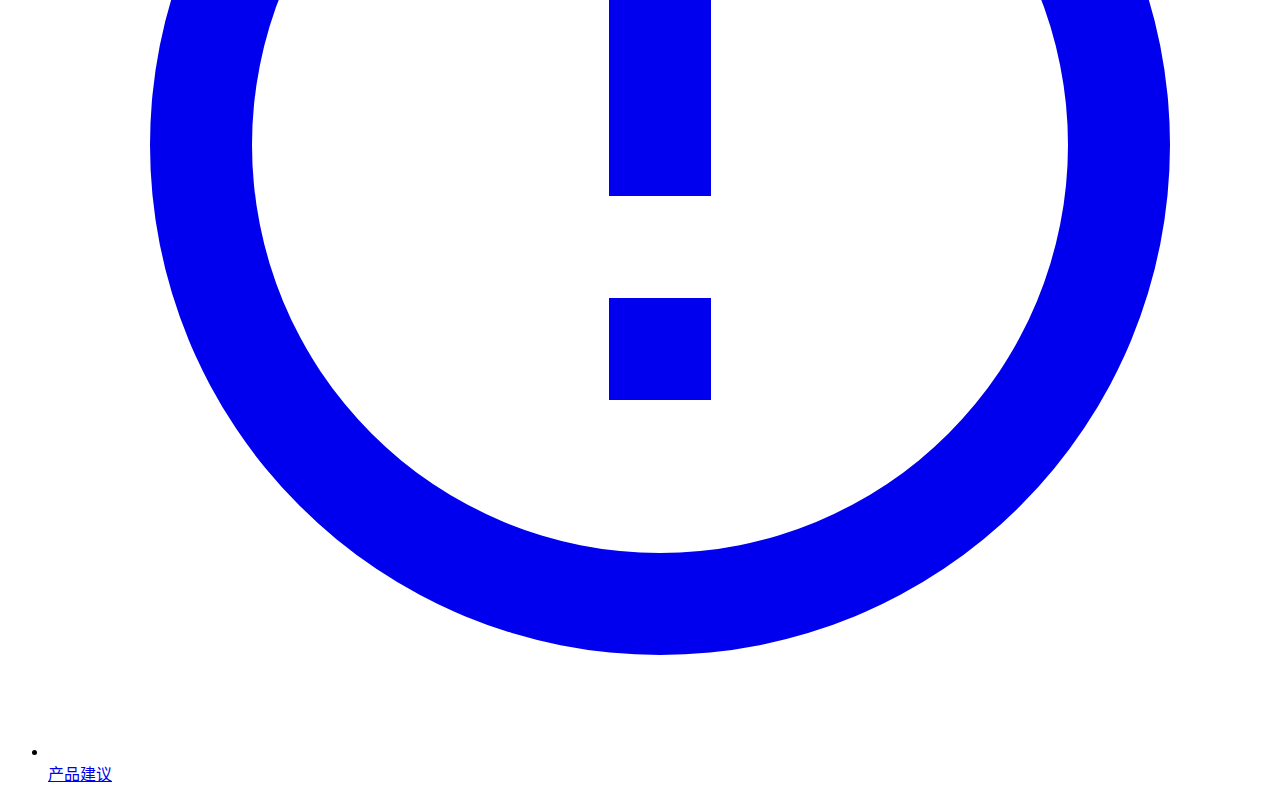
==== commit fd9d1171: "第六次提交" ====
--- a/index.html
+++ b/index.html
@@ -174,7 +174,7 @@
         </div>
     </div><div class="mt-12 grid grid-cols-3 sm:grid-cols-4 md:grid-cols-6">
                 <div class="p-4  transition duration-200 hover:grayscale-0">
-                    <img src="./images/clients/Google-logo.svg" class="h-8 w-auto mx-auto" loading="lazy" alt="client logo" width="" height="">
+                    <img src="./images/clients/google-logo.svg" class="h-8 w-auto mx-auto" loading="lazy" alt="client logo" width="" height="">
                   </div>
                 <div class="p-4  transition duration-200 hover:grayscale-0">
                   <img src="./images/clients/bing-logo.png" class="h-8 w-auto mx-auto" loading="lazy" alt="client logo" width="" height="">
@@ -249,23 +249,6 @@
                   <span>AiNewTab</span>
                 </a>
               </li>
-              <li>
-                <a href="https://x.com/orionwange" target="_blank" class="flex items-center space-x-3 transition hover:text-primary">
-                  <svg xmlns="http://www.w3.org/2000/svg" fill="currentColor" class="w-5" viewBox="0 0 16 16">
-                  <path d="M9.5,6.8l5.8-6.2h-1.4l-5,5.4l-4-5.4H0l6.2,8.2L0,15.5h1.4l5.4-5.9l4.4,5.9H16L9.5,6.8z M2.1,1.6h2.2l9.7,12.9h-2.2L2.1,1.6z"></path>
-                   </svg>
-
-                  <span>OrionWang</span>
-                </a>
-              </li>
-              <li>
-                 <a href="mailto:support@booktap.cc" target="_blank" class="flex items-center space-x-3 transition hover:text-primary">
-                <svg xmlns="http://www.w3.org/2000/svg" fill="currentColor" class="w-5" viewBox="0 0 24 24">
-                <path d="M20.5 3h-17A2.5 2.5 0 0 0 1 5.5v13A2.5 2.5 0 0 0 3.5 21h17a2.5 2.5 0 0 0 2.5-2.5v-13A2.5 2.5 0 0 0 20.5 3zm0 2l-8.5 5.5L3.5 5h17zM3.5 19V7.5l8.5 5.5 8.5-5.5V19h-17z"></path>
-                </svg>
-                <span>邮箱</span>
-                </a>
-              </li>
                 <li>
                  <a href="https://cooing-loganberry-b74.notion.site/AiNewTab-59054bd6e444458986d1fc61a383e095" target="_blank" class="flex items-center space-x-3 transition hover:text-primary">
                  <svg xmlns="http://www.w3.org/2000/svg" fill="currentColor" class="w-5" viewBox="0 0 24 24">
@@ -282,5 +265,14 @@
       </div>
 </div>
 </footer>
-    
+<script>
+var _hmt = _hmt || [];
+(function() {
+  var hm = document.createElement("script");
+  hm.src = "https://hm.baidu.com/hm.js?8218fb8ffd99006651cb31db11220969";
+  var s = document.getElementsByTagName("script")[0]; 
+  s.parentNode.insertBefore(hm, s);
+})();
+</script>
+
 </body></html>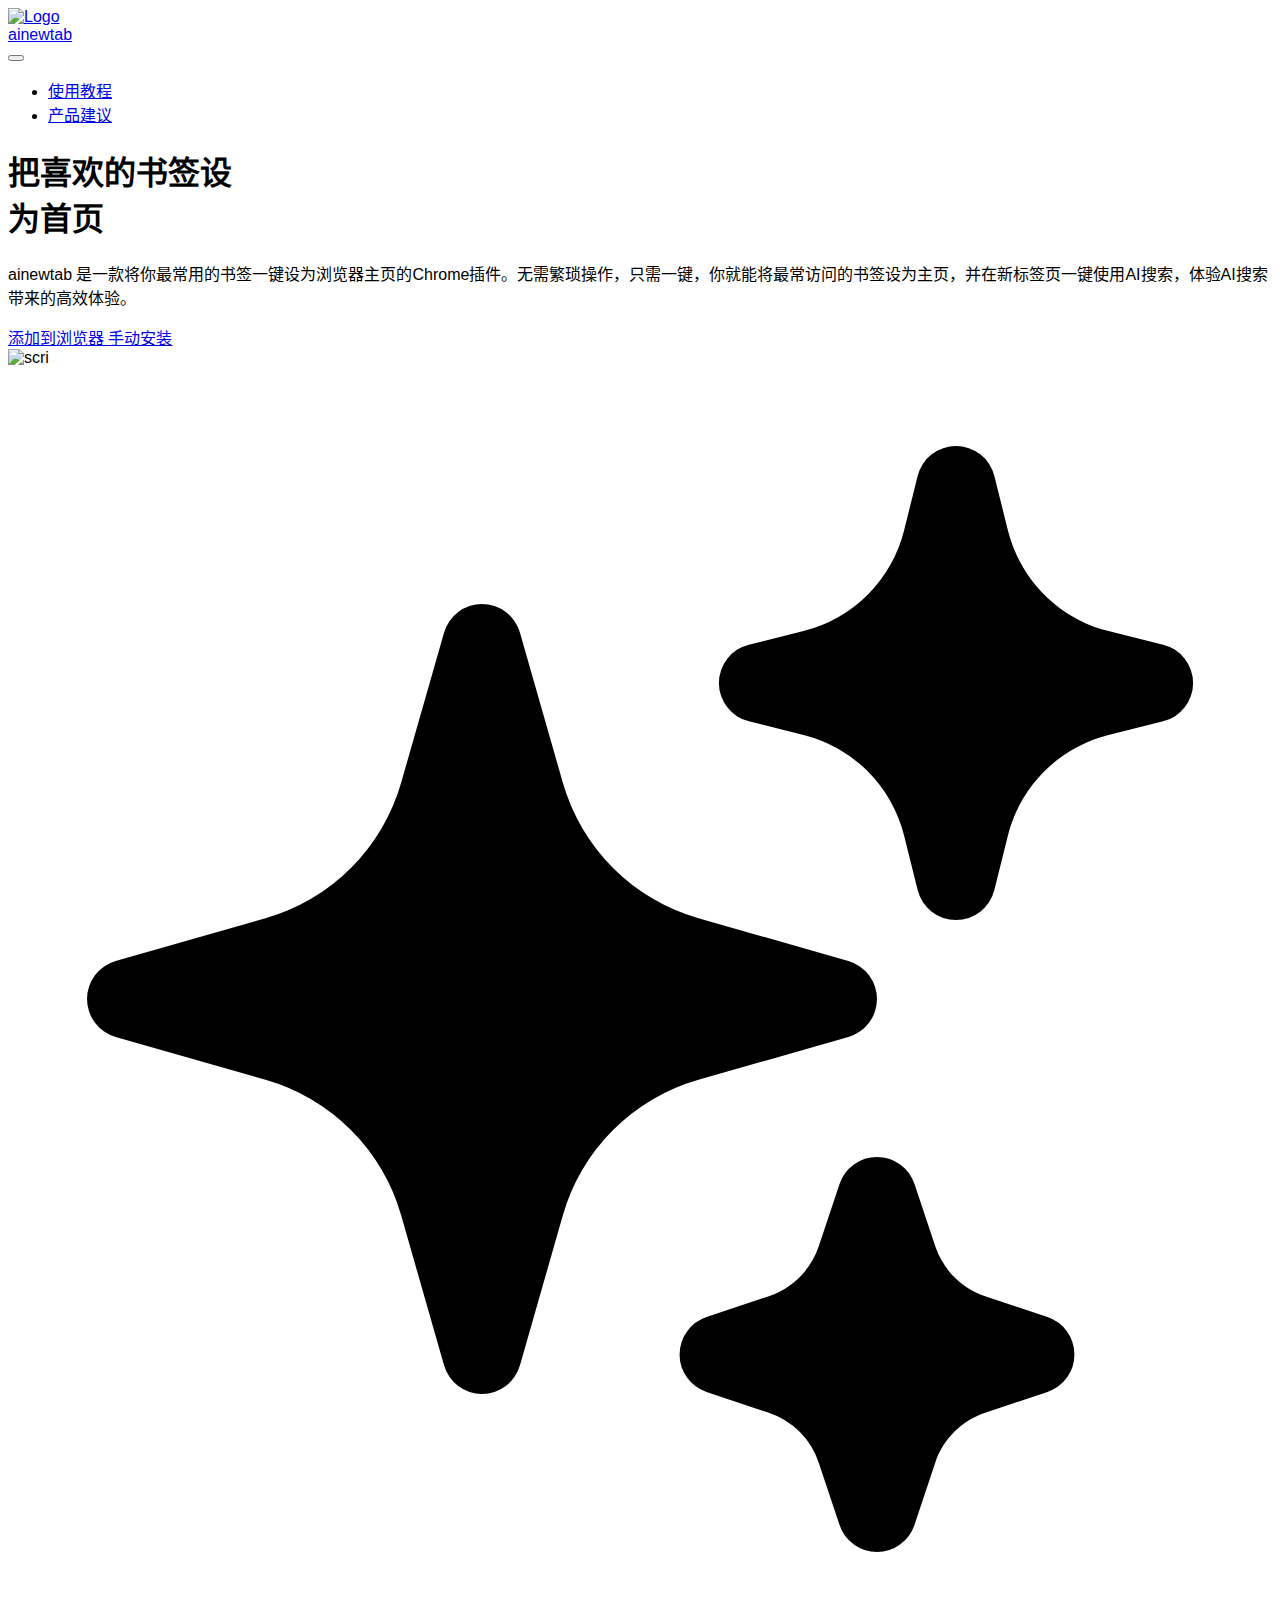
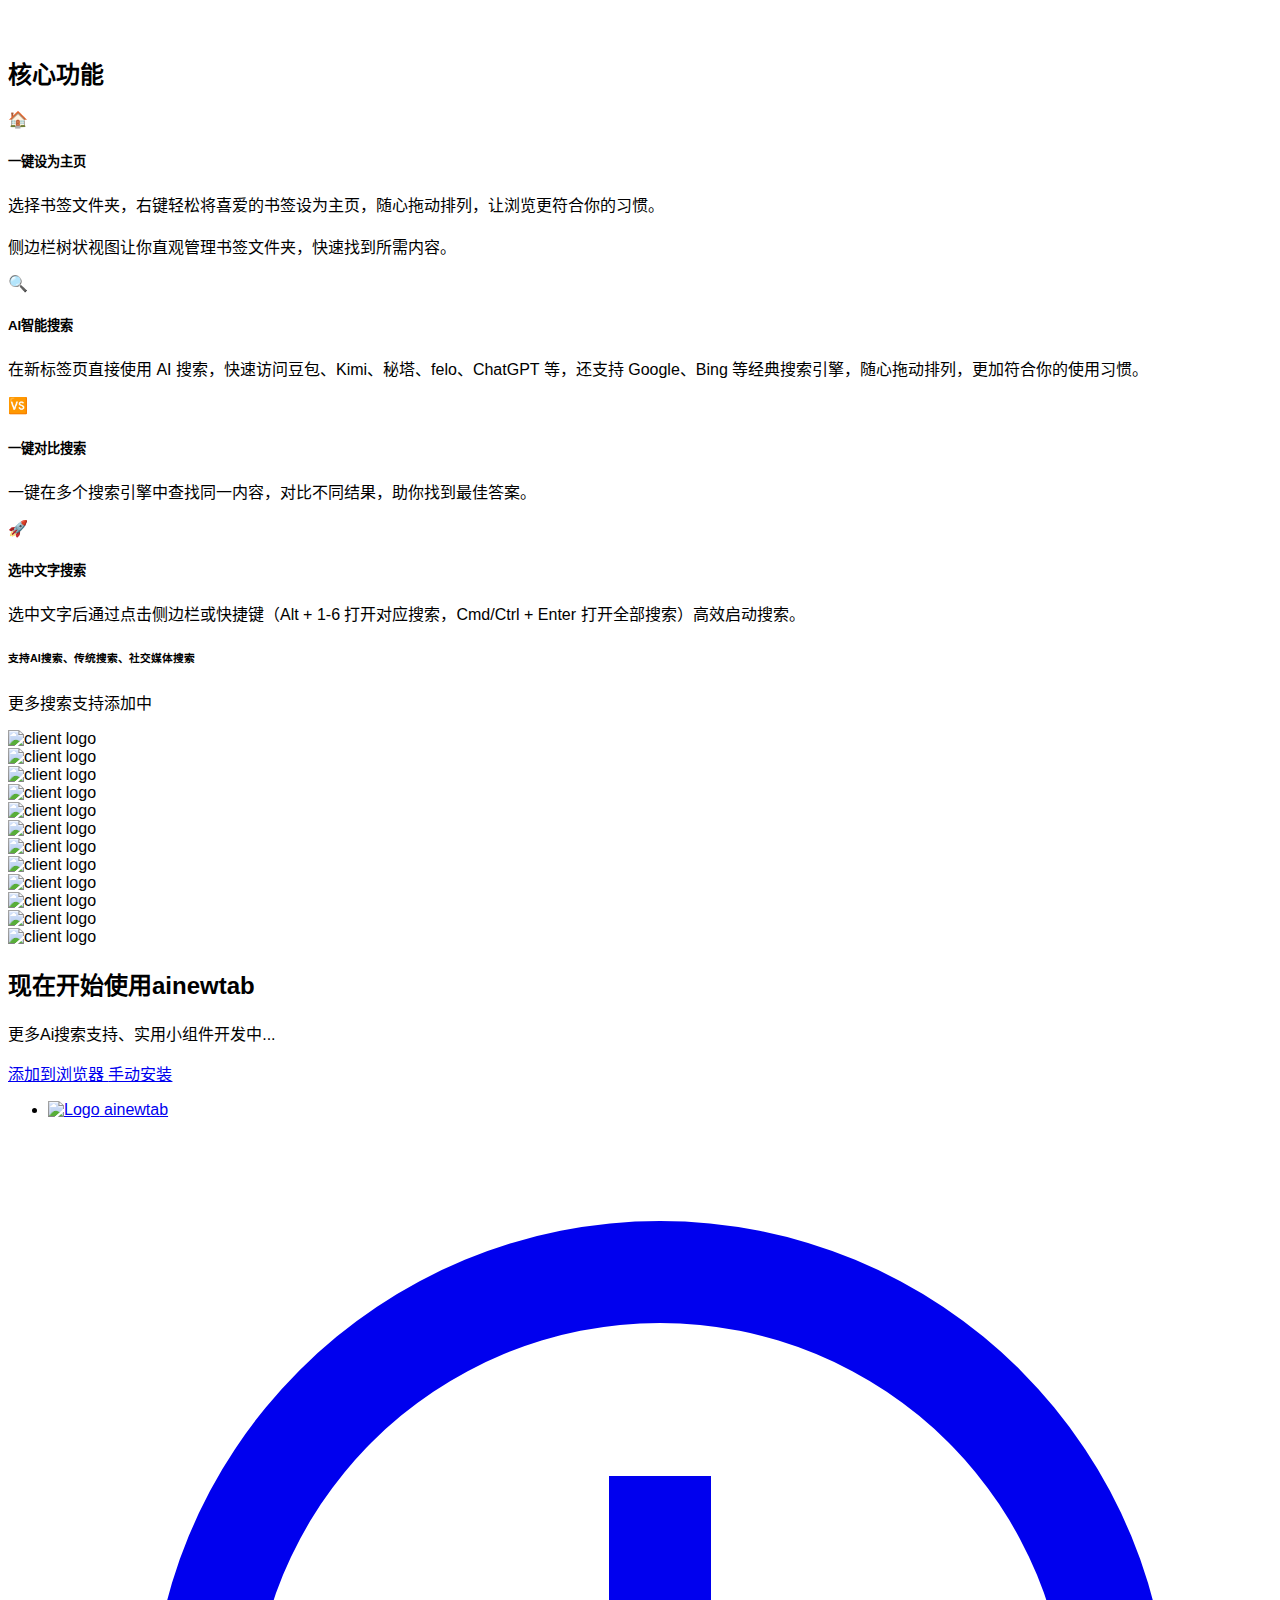
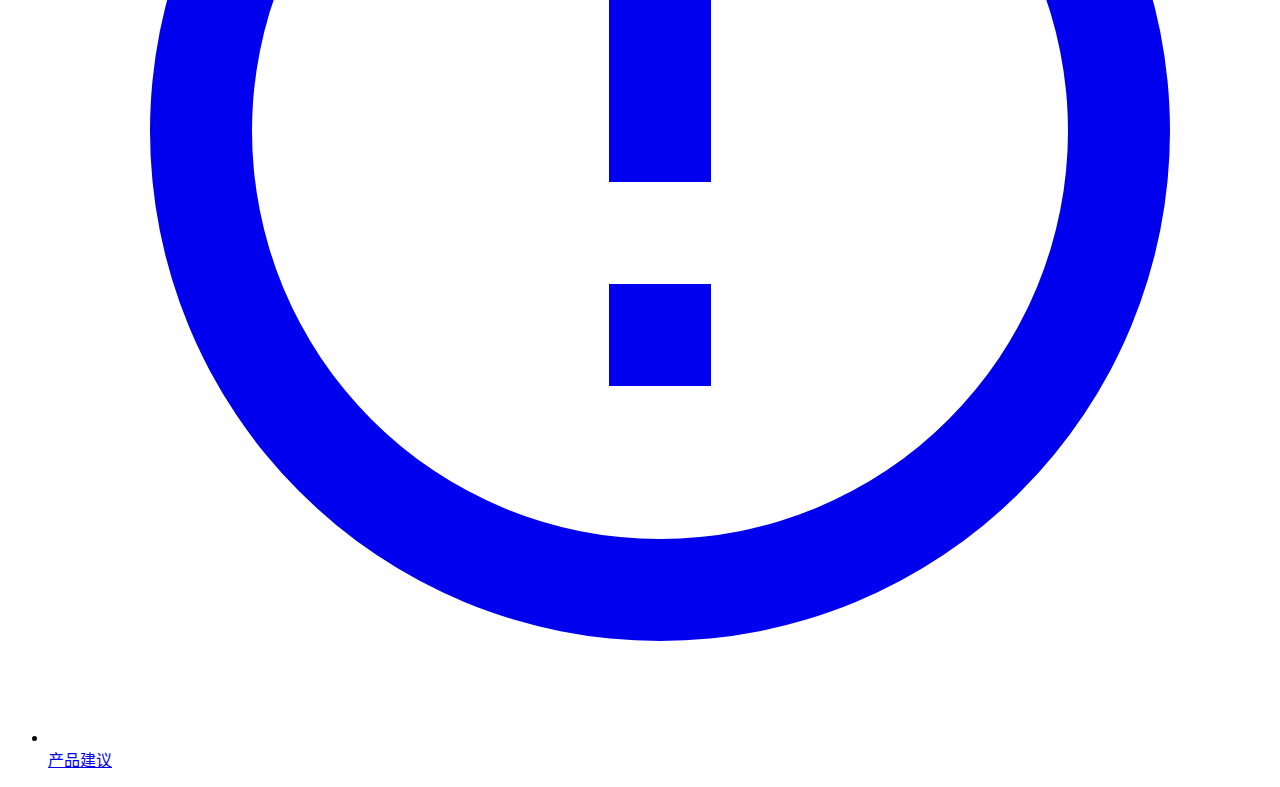
==== commit 5398da16: "修改名称" ====
--- a/index.html
+++ b/index.html
@@ -5,9 +5,11 @@
         <meta name="viewport" content="width=device-width">
         <link rel="icon" type="image/svg+xml" href="/favicon.png">
         <meta name="generator" content="Astro v1.9.2">
-        <meta name="description" content="AiNewTab 是一款将你最常用的书签一键设为浏览器主页的Chrome插件。无需繁琐操作，只需一键，你就能将最常访问的书签设为主页，并在新标签页一键使用AI搜索，体验AI搜索带来的高效体验。">
+        <meta name="description" content="ainewtab 是一款将你最常用的书签一键设为浏览器主页的Chrome插件。无需繁琐操作，只需一键，你就能将最常访问的书签设为主页，并在新标签页一键使用AI搜索，体验AI搜索带来的高效体验。">
+        <meta name="keywords" content="ainewtab，新标签页，设计感，高颜值，书签管理, 浏览器主页，一键使用ai搜索">
         <meta name="msvalidate.01" content="95F687B6489089359B18DE496FD5F23B" />
-        <title>AiNewTab-Set Favorite Bookmarks as Homepage</title>
+        <meta name="baidu-site-verification" content="codeva-D9jHMnyxP5" />
+        <title>ainewtab-新标签页</title>
         <link as="font" crossorigin rel="preload" href="https://fonts.gstatic.com/s/urbanist/v15/L0xjDF02iFML4hGCyOCpRdycFsGxSrqDyx4fFg.ttf" type="font/ttf"><link as="font" crossorigin rel="preload" href="https://fonts.gstatic.com/s/urbanist/v15/L0xjDF02iFML4hGCyOCpRdycFsGxSrqD-R4fFg.ttf" type="font/ttf"><link as="font" crossorigin rel="preload" href="https://fonts.gstatic.com/s/urbanist/v15/L0xjDF02iFML4hGCyOCpRdycFsGxSrqDFRkfFg.ttf" type="font/ttf"><link as="font" crossorigin rel="preload" href="https://fonts.gstatic.com/s/urbanist/v15/L0xjDF02iFML4hGCyOCpRdycFsGxSrqDLBkfFg.ttf" type="font/ttf">
 <style>@font-face {font-weight: 400;font-style: normal;font-family: Urbanist;font-display: swap;src: url(https://fonts.gstatic.com/s/urbanist/v15/L0xjDF02iFML4hGCyOCpRdycFsGxSrqDyx4fFg.ttf)}</style><style>@font-face {font-weight: 500;font-style: normal;font-family: Urbanist;font-display: swap;src: url(https://fonts.gstatic.com/s/urbanist/v15/L0xjDF02iFML4hGCyOCpRdycFsGxSrqD-R4fFg.ttf)}</style><style>@font-face {font-weight: 600;font-style: normal;font-family: Urbanist;font-display: swap;src: url(https://fonts.gstatic.com/s/urbanist/v15/L0xjDF02iFML4hGCyOCpRdycFsGxSrqDFRkfFg.ttf)}</style><style>@font-face {font-weight: 700;font-style: normal;font-family: Urbanist;font-display: swap;src: url(https://fonts.gstatic.com/s/urbanist/v15/L0xjDF02iFML4hGCyOCpRdycFsGxSrqDLBkfFg.ttf)}</style>
 <style>html { font-family: Urbanist, _font_fallback_1723703610780, sans-serif; } @font-face { font-family: _font_fallback_1723703610780; size-adjust: 100.98%; src: local('Arial'); ascent-override: 94.08%; descent-override: 24.76%; line-gap-override: 0.00%; }</style>
@@ -27,7 +29,7 @@
                           <img src="icon-128.png" alt="Logo" class="h-6 w-6 astro-HAP4XUPI">
                         </div>
 
-                        <span class="text-2xl font-bold text-gray-900 dark:text-white astro-HAP4XUPI">AiNewTab</span>
+                        <span class="text-2xl font-bold text-gray-900 dark:text-white astro-HAP4XUPI">ainewtab</span>
                     </a>
 
                     <div class="relative flex max-h-10 items-center lg:hidden astro-HAP4XUPI">
@@ -43,13 +45,13 @@
                         <ul class="flex flex-col gap-6 tracking-wide lg:flex-row lg:gap-0 lg:text-sm astro-HAP4XUPI">
                             
                             <li class="astro-HAP4XUPI">
-                                <a href="https://cooing-loganberry-b74.notion.site/AiNewTab-7a083a74f84e4bb48345e389c1e53717" target="_blank" class="flex gap-2 font-semibold text-gray-700 transition hover:text-primary dark:text-white dark:hover:text-white md:px-4 astro-HAP4XUPI">
+                                <a href="https://cooing-loganberry-b74.notion.site/ainewtab-7a083a74f84e4bb48345e389c1e53717" target="_blank" class="flex gap-2 font-semibold text-gray-700 transition hover:text-primary dark:text-white dark:hover:text-white md:px-4 astro-HAP4XUPI">
                                     <span class="astro-HAP4XUPI">使用教程</span>
 
                                 </a>
                             </li>
                             <li class="astro-HAP4XUPI">
-                                <a href="https://cooing-loganberry-b74.notion.site/AiNewTab-59054bd6e444458986d1fc61a383e095" target="_blank" class="flex gap-2 font-semibold text-gray-700 transition hover:text-primary dark:text-white dark:hover:text-white md:px-4 astro-HAP4XUPI">
+                                <a href="https://cooing-loganberry-b74.notion.site/ainewtab-59054bd6e444458986d1fc61a383e095" target="_blank" class="flex gap-2 font-semibold text-gray-700 transition hover:text-primary dark:text-white dark:hover:text-white md:px-4 astro-HAP4XUPI">
                                     <span class="astro-HAP4XUPI">产品建议</span>
 
                                 </a>
@@ -75,12 +77,12 @@
     <div class="relative pt-36 ml-auto">
             <div class="lg:w-2/3 text-center mx-auto">
                 <h1 class="text-gray-900 dark:text-white font-bold text-5xl md:text-6xl xl:text-7xl">把<span class="text-primary dark:text-white">喜欢的书签</span>设<br>为首页</h1>
-                <p class="mt-8 text-gray-700 dark:text-gray-300">AiNewTab 是一款将你最常用的书签一键设为浏览器主页的Chrome插件。无需繁琐操作，只需一键，你就能将最常访问的书签设为主页，并在新标签页一键使用AI搜索，体验AI搜索带来的高效体验。</p>
+                <p class="mt-8 text-gray-700 dark:text-gray-300">ainewtab 是一款将你最常用的书签一键设为浏览器主页的Chrome插件。无需繁琐操作，只需一键，你就能将最常访问的书签设为主页，并在新标签页一键使用AI搜索，体验AI搜索带来的高效体验。</p>
                 <div class="mt-16 flex flex-wrap justify-center gap-y-4 gap-x-6">
                     <a href="https://chromewebstore.google.com/detail/booktab-open-bookmark-in/jpejneelbjckppjapemgfeheifljmaib" target="_blank" class="relative flex h-11 w-full items-center justify-center px-6 before:absolute before:inset-0 before:rounded-full before:bg-primary before:transition before:duration-300 hover:before:scale-105 active:duration-75 active:before:scale-95 sm:w-max">
                       <span class="relative text-base font-semibold text-white">添加到浏览器</span>
                     </a>
-                    <a href="https://cooing-loganberry-b74.notion.site/AiNewTab-6499df3aa1c54620805e378d3b0f809c" target="_blank" class="relative flex h-11 w-full items-center justify-center px-6 before:absolute before:inset-0 before:rounded-full before:border before:border-transparent before:bg-primary/10 before:bg-gradient-to-b before:transition before:duration-300 hover:before:scale-105 active:duration-75 active:before:scale-95 dark:before:border-gray-700 dark:before:bg-gray-800 sm:w-max">
+                    <a href="https://cooing-loganberry-b74.notion.site/ainewtab-6499df3aa1c54620805e378d3b0f809c" target="_blank" class="relative flex h-11 w-full items-center justify-center px-6 before:absolute before:inset-0 before:rounded-full before:border before:border-transparent before:bg-primary/10 before:bg-gradient-to-b before:transition before:duration-300 hover:before:scale-105 active:duration-75 active:before:scale-95 dark:before:border-gray-700 dark:before:bg-gray-800 sm:w-max">
                       <span class="relative text-base font-semibold text-primary dark:text-white">手动安装</span>
                     </a>
                 </div>
@@ -219,7 +221,7 @@
   </div>
   <div class="max-w-7xl mx-auto px-6 md:px-12 xl:px-6">
     <div class="mt-6 m-auto space-y-6 md:w-8/12 lg:w-7/12">
-        <h1 class="text-center text-4xl font-bold text-gray-800 dark:text-white md:text-5xl">现在开始使用AiNewTab</h1>
+        <h2 class="text-center text-4xl font-bold text-gray-800 dark:text-white md:text-5xl">现在开始使用ainewtab</h2>
         <p class="text-center text-xl text-gray-600 dark:text-gray-300">
           更多Ai搜索支持、实用小组件开发中...
         </p>
@@ -227,7 +229,7 @@
           <a href="https://chromewebstore.google.com/detail/ainewtab-set-favorite-boo/jpejneelbjckppjapemgfeheifljmaib" target="_blank" class="relative flex h-12 w-full items-center justify-center px-8 before:absolute before:inset-0 before:rounded-full before:bg-primary before:transition before:duration-300 hover:before:scale-105 active:duration-75 active:before:scale-95 sm:w-max">
               <span class="relative text-base font-semibold text-white dark:text-dark">添加到浏览器</span>
             </a>
-            <a href="https://cooing-loganberry-b74.notion.site/AiNewTab-6499df3aa1c54620805e378d3b0f809c" target="_blank" class="relative flex h-12 w-full items-center justify-center px-8 before:absolute before:inset-0 before:rounded-full before:border before:border-transparent before:bg-primary/10 before:bg-gradient-to-b before:transition before:duration-300 hover:before:scale-105 active:duration-75 active:before:scale-95 dark:before:border-gray-700 dark:before:bg-gray-800 sm:w-max">
+            <a href="https://cooing-loganberry-b74.notion.site/ainewtab-6499df3aa1c54620805e378d3b0f809c" target="_blank" class="relative flex h-12 w-full items-center justify-center px-8 before:absolute before:inset-0 before:rounded-full before:border before:border-transparent before:bg-primary/10 before:bg-gradient-to-b before:transition before:duration-300 hover:before:scale-105 active:duration-75 active:before:scale-95 dark:before:border-gray-700 dark:before:bg-gray-800 sm:w-max">
               <span class="relative text-base font-semibold text-primary dark:text-white">手动安装</span>
           </a>
         </div>
@@ -246,11 +248,11 @@
               <li>
                 <a href="#" class="flex items-center space-x-3 transition hover:text-primary">
                   <img src="icon-128.png" alt="Logo" class="h-6 w-6">
-                  <span>AiNewTab</span>
+                  <span>ainewtab</span>
                 </a>
               </li>
                 <li>
-                 <a href="https://cooing-loganberry-b74.notion.site/AiNewTab-59054bd6e444458986d1fc61a383e095" target="_blank" class="flex items-center space-x-3 transition hover:text-primary">
+                 <a href="https://cooing-loganberry-b74.notion.site/ainewtab-59054bd6e444458986d1fc61a383e095" target="_blank" class="flex items-center space-x-3 transition hover:text-primary">
                  <svg xmlns="http://www.w3.org/2000/svg" fill="currentColor" class="w-5" viewBox="0 0 24 24">
                 <path d="M12 2a10 10 0 1 0 10 10A10 10 0 0 0 12 2zm0 18a8 8 0 1 1 8-8 8 8 0 0 1-8 8zm-1-13h2v6h-2zm0 8h2v2h-2z"></path>
                 </svg>
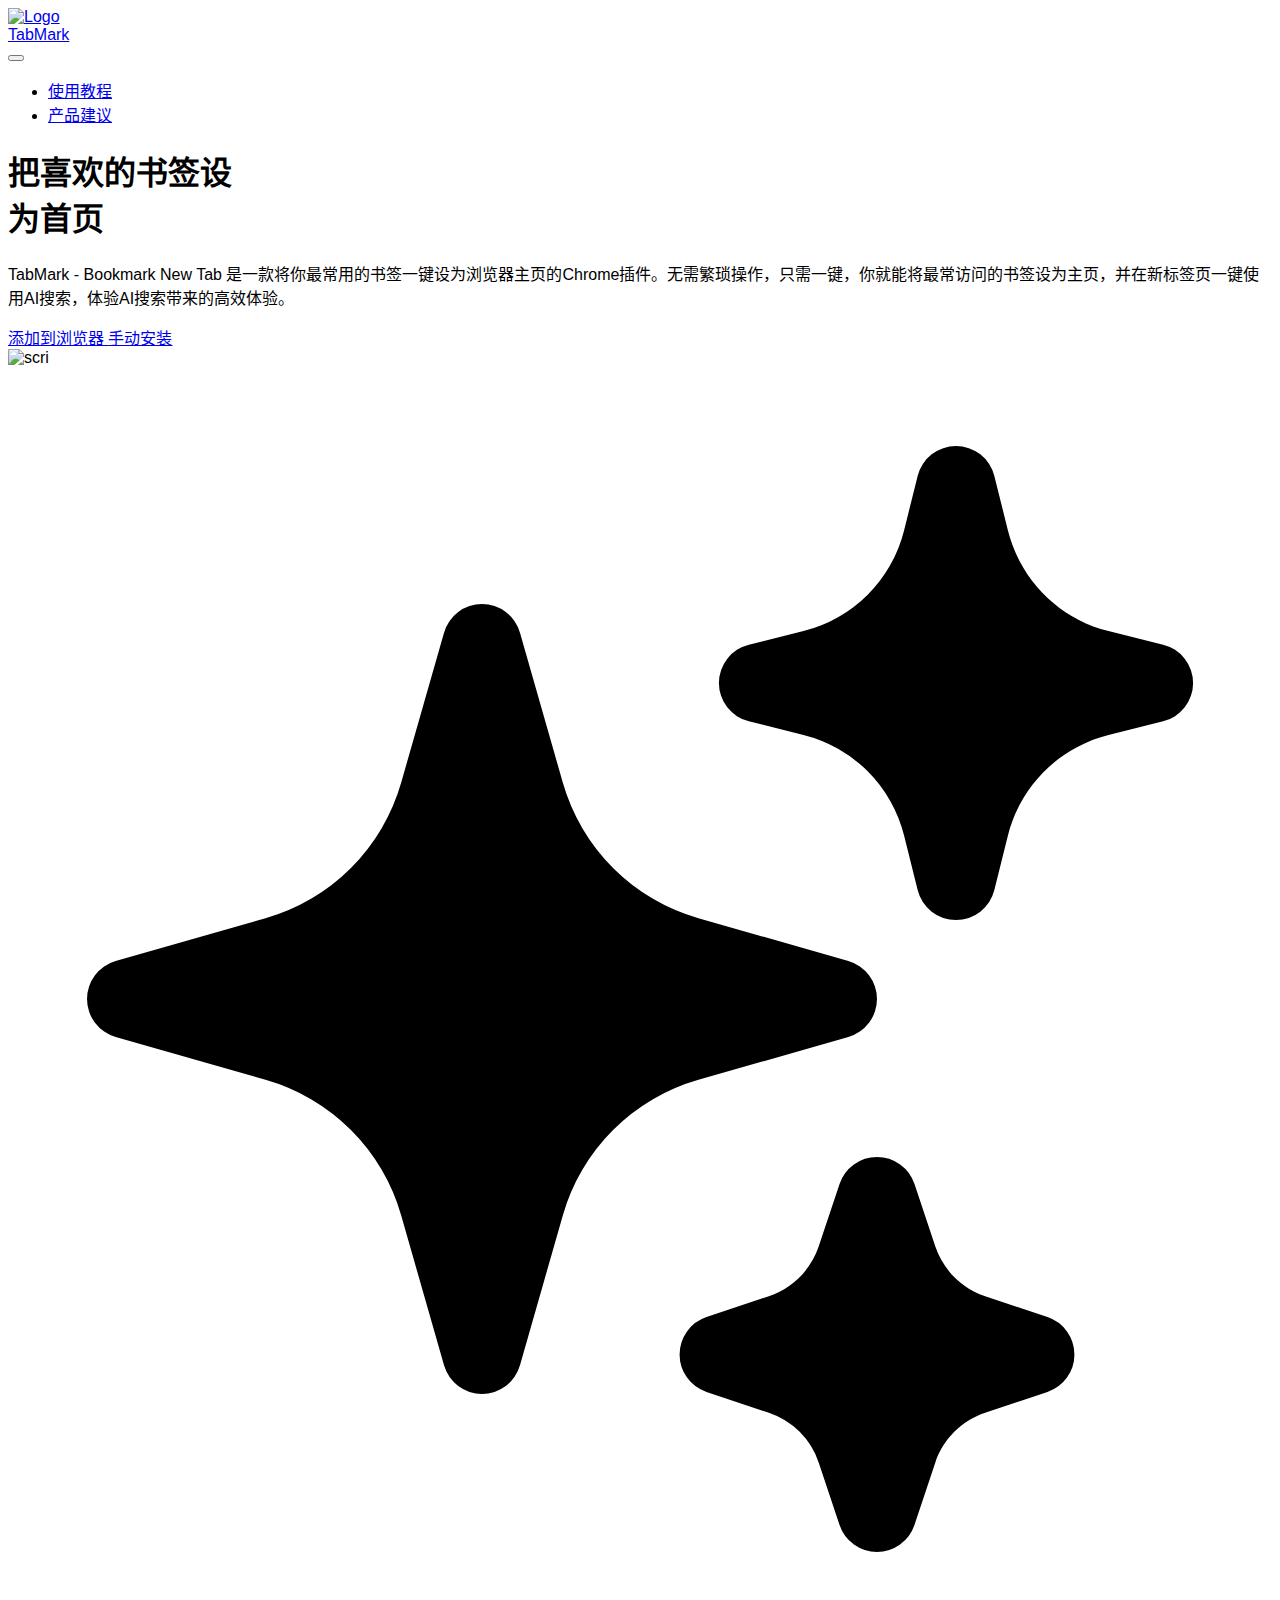
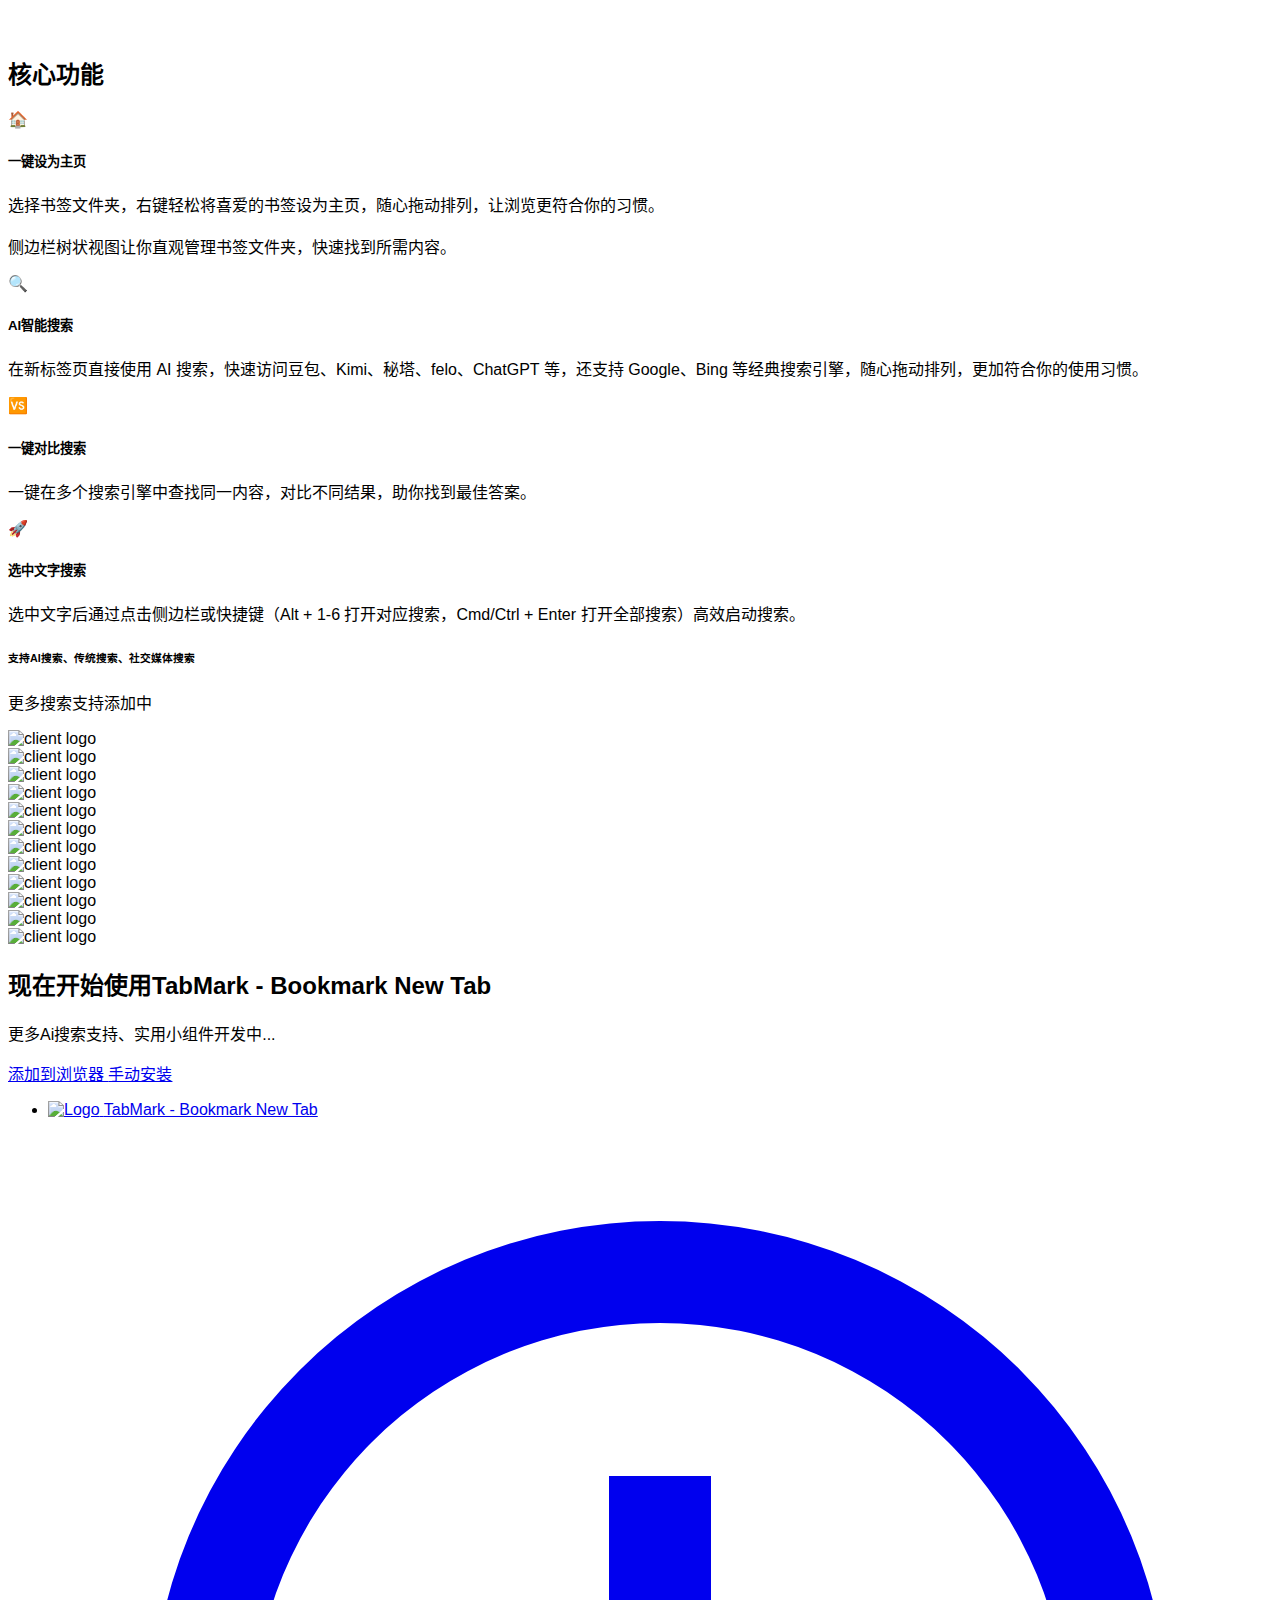
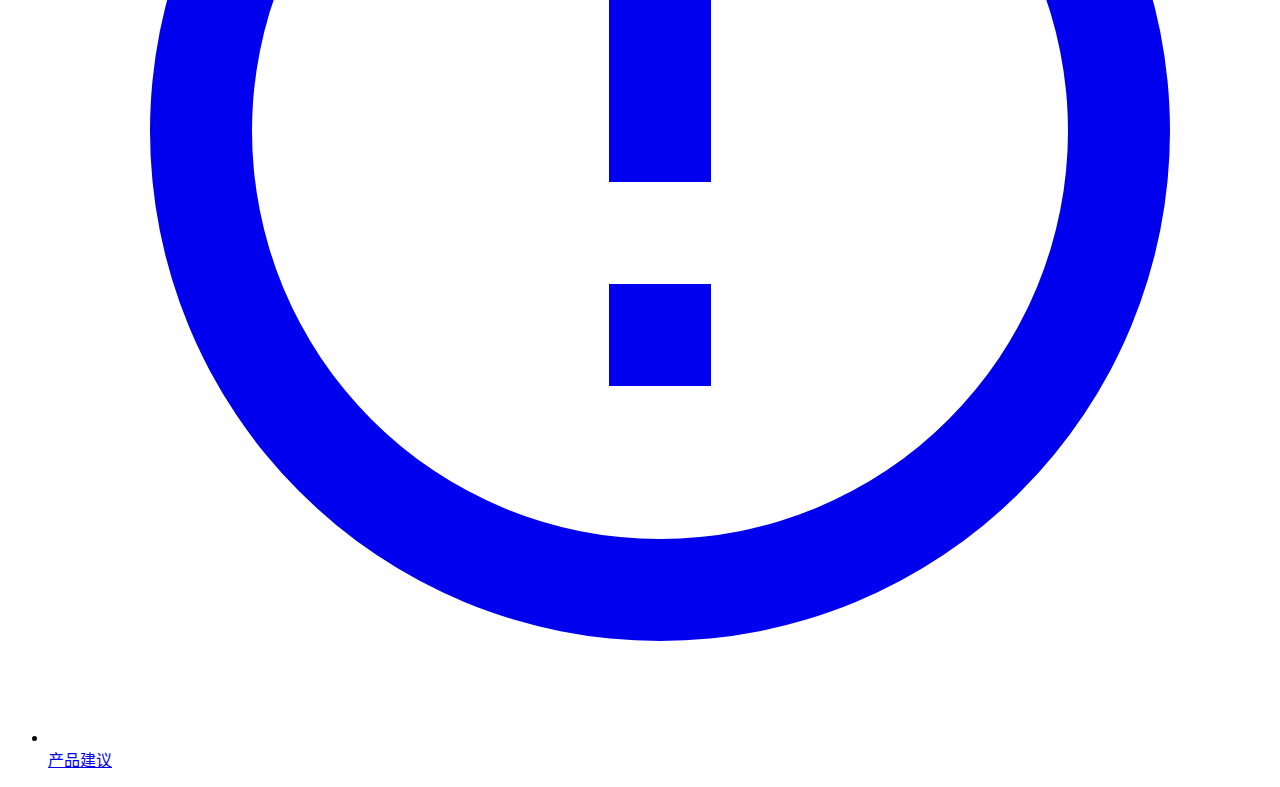
==== commit aa4bb755: "修改描述" ====
--- a/index.html
+++ b/index.html
@@ -5,11 +5,11 @@
         <meta name="viewport" content="width=device-width">
         <link rel="icon" type="image/svg+xml" href="/favicon.png">
         <meta name="generator" content="Astro v1.9.2">
-        <meta name="description" content="ainewtab 是一款将你最常用的书签一键设为浏览器主页的Chrome插件。无需繁琐操作，只需一键，你就能将最常访问的书签设为主页，并在新标签页一键使用AI搜索，体验AI搜索带来的高效体验。">
-        <meta name="keywords" content="ainewtab，新标签页，设计感，高颜值，书签管理, 浏览器主页，一键使用ai搜索">
+        <meta name="description" content="TabMark - Bookmark New Tab 是一款将你最常用的书签一键设为标签页的Chrome插件。无需繁琐操作，只需一键，你就能将最常访问的书签设为标签页，并在新标签页一键使用AI搜索，体验AI搜索带来的高效体验。">
+        <meta name="keywords" content="TabMark - Bookmark New Tab，tabs，infinity 标签页，新标签页，自定义，起始页，tab插件，新建标签页设计感，高颜值，书签管理, 收藏栏管理，浏览器主页，使用ai搜索">
         <meta name="msvalidate.01" content="95F687B6489089359B18DE496FD5F23B" />
         <meta name="baidu-site-verification" content="codeva-D9jHMnyxP5" />
-        <title>ainewtab-新标签页</title>
+        <title>TabMark - Bookmark New Tab</title>
         <link as="font" crossorigin rel="preload" href="https://fonts.gstatic.com/s/urbanist/v15/L0xjDF02iFML4hGCyOCpRdycFsGxSrqDyx4fFg.ttf" type="font/ttf"><link as="font" crossorigin rel="preload" href="https://fonts.gstatic.com/s/urbanist/v15/L0xjDF02iFML4hGCyOCpRdycFsGxSrqD-R4fFg.ttf" type="font/ttf"><link as="font" crossorigin rel="preload" href="https://fonts.gstatic.com/s/urbanist/v15/L0xjDF02iFML4hGCyOCpRdycFsGxSrqDFRkfFg.ttf" type="font/ttf"><link as="font" crossorigin rel="preload" href="https://fonts.gstatic.com/s/urbanist/v15/L0xjDF02iFML4hGCyOCpRdycFsGxSrqDLBkfFg.ttf" type="font/ttf">
 <style>@font-face {font-weight: 400;font-style: normal;font-family: Urbanist;font-display: swap;src: url(https://fonts.gstatic.com/s/urbanist/v15/L0xjDF02iFML4hGCyOCpRdycFsGxSrqDyx4fFg.ttf)}</style><style>@font-face {font-weight: 500;font-style: normal;font-family: Urbanist;font-display: swap;src: url(https://fonts.gstatic.com/s/urbanist/v15/L0xjDF02iFML4hGCyOCpRdycFsGxSrqD-R4fFg.ttf)}</style><style>@font-face {font-weight: 600;font-style: normal;font-family: Urbanist;font-display: swap;src: url(https://fonts.gstatic.com/s/urbanist/v15/L0xjDF02iFML4hGCyOCpRdycFsGxSrqDFRkfFg.ttf)}</style><style>@font-face {font-weight: 700;font-style: normal;font-family: Urbanist;font-display: swap;src: url(https://fonts.gstatic.com/s/urbanist/v15/L0xjDF02iFML4hGCyOCpRdycFsGxSrqDLBkfFg.ttf)}</style>
 <style>html { font-family: Urbanist, _font_fallback_1723703610780, sans-serif; } @font-face { font-family: _font_fallback_1723703610780; size-adjust: 100.98%; src: local('Arial'); ascent-override: 94.08%; descent-override: 24.76%; line-gap-override: 0.00%; }</style>
@@ -29,7 +29,7 @@
                           <img src="icon-128.png" alt="Logo" class="h-6 w-6 astro-HAP4XUPI">
                         </div>
 
-                        <span class="text-2xl font-bold text-gray-900 dark:text-white astro-HAP4XUPI">ainewtab</span>
+                        <span class="text-2xl font-bold text-gray-900 dark:text-white astro-HAP4XUPI">TabMark</span>
                     </a>
 
                     <div class="relative flex max-h-10 items-center lg:hidden astro-HAP4XUPI">
@@ -45,13 +45,13 @@
                         <ul class="flex flex-col gap-6 tracking-wide lg:flex-row lg:gap-0 lg:text-sm astro-HAP4XUPI">
                             
                             <li class="astro-HAP4XUPI">
-                                <a href="https://cooing-loganberry-b74.notion.site/ainewtab-7a083a74f84e4bb48345e389c1e53717" target="_blank" class="flex gap-2 font-semibold text-gray-700 transition hover:text-primary dark:text-white dark:hover:text-white md:px-4 astro-HAP4XUPI">
+                                <a href="https://cooing-loganberry-b74.notion.site/TabMark - Bookmark-New-Tab-7a083a74f84e4bb48345e389c1e53717" target="_blank" class="flex gap-2 font-semibold text-gray-700 transition hover:text-primary dark:text-white dark:hover:text-white md:px-4 astro-HAP4XUPI">
                                     <span class="astro-HAP4XUPI">使用教程</span>
 
                                 </a>
                             </li>
                             <li class="astro-HAP4XUPI">
-                                <a href="https://cooing-loganberry-b74.notion.site/ainewtab-59054bd6e444458986d1fc61a383e095" target="_blank" class="flex gap-2 font-semibold text-gray-700 transition hover:text-primary dark:text-white dark:hover:text-white md:px-4 astro-HAP4XUPI">
+                                <a href="https://cooing-loganberry-b74.notion.site/TabMark - Bookmark-New-Tab-59054bd6e444458986d1fc61a383e095" target="_blank" class="flex gap-2 font-semibold text-gray-700 transition hover:text-primary dark:text-white dark:hover:text-white md:px-4 astro-HAP4XUPI">
                                     <span class="astro-HAP4XUPI">产品建议</span>
 
                                 </a>
@@ -77,12 +77,12 @@
     <div class="relative pt-36 ml-auto">
             <div class="lg:w-2/3 text-center mx-auto">
                 <h1 class="text-gray-900 dark:text-white font-bold text-5xl md:text-6xl xl:text-7xl">把<span class="text-primary dark:text-white">喜欢的书签</span>设<br>为首页</h1>
-                <p class="mt-8 text-gray-700 dark:text-gray-300">ainewtab 是一款将你最常用的书签一键设为浏览器主页的Chrome插件。无需繁琐操作，只需一键，你就能将最常访问的书签设为主页，并在新标签页一键使用AI搜索，体验AI搜索带来的高效体验。</p>
+                <p class="mt-8 text-gray-700 dark:text-gray-300">TabMark - Bookmark New Tab 是一款将你最常用的书签一键设为浏览器主页的Chrome插件。无需繁琐操作，只需一键，你就能将最常访问的书签设为主页，并在新标签页一键使用AI搜索，体验AI搜索带来的高效体验。</p>
                 <div class="mt-16 flex flex-wrap justify-center gap-y-4 gap-x-6">
                     <a href="https://chromewebstore.google.com/detail/booktab-open-bookmark-in/jpejneelbjckppjapemgfeheifljmaib" target="_blank" class="relative flex h-11 w-full items-center justify-center px-6 before:absolute before:inset-0 before:rounded-full before:bg-primary before:transition before:duration-300 hover:before:scale-105 active:duration-75 active:before:scale-95 sm:w-max">
                       <span class="relative text-base font-semibold text-white">添加到浏览器</span>
                     </a>
-                    <a href="https://cooing-loganberry-b74.notion.site/ainewtab-6499df3aa1c54620805e378d3b0f809c" target="_blank" class="relative flex h-11 w-full items-center justify-center px-6 before:absolute before:inset-0 before:rounded-full before:border before:border-transparent before:bg-primary/10 before:bg-gradient-to-b before:transition before:duration-300 hover:before:scale-105 active:duration-75 active:before:scale-95 dark:before:border-gray-700 dark:before:bg-gray-800 sm:w-max">
+                    <a href="https://cooing-loganberry-b74.notion.site/TabMark - Bookmark New Tab-6499df3aa1c54620805e378d3b0f809c" target="_blank" class="relative flex h-11 w-full items-center justify-center px-6 before:absolute before:inset-0 before:rounded-full before:border before:border-transparent before:bg-primary/10 before:bg-gradient-to-b before:transition before:duration-300 hover:before:scale-105 active:duration-75 active:before:scale-95 dark:before:border-gray-700 dark:before:bg-gray-800 sm:w-max">
                       <span class="relative text-base font-semibold text-primary dark:text-white">手动安装</span>
                     </a>
                 </div>
@@ -221,15 +221,15 @@
   </div>
   <div class="max-w-7xl mx-auto px-6 md:px-12 xl:px-6">
     <div class="mt-6 m-auto space-y-6 md:w-8/12 lg:w-7/12">
-        <h2 class="text-center text-4xl font-bold text-gray-800 dark:text-white md:text-5xl">现在开始使用ainewtab</h2>
+        <h2 class="text-center text-4xl font-bold text-gray-800 dark:text-white md:text-5xl">现在开始使用TabMark - Bookmark New Tab</h2>
         <p class="text-center text-xl text-gray-600 dark:text-gray-300">
           更多Ai搜索支持、实用小组件开发中...
         </p>
         <div class="flex flex-wrap justify-center gap-6">
-          <a href="https://chromewebstore.google.com/detail/ainewtab-set-favorite-boo/jpejneelbjckppjapemgfeheifljmaib" target="_blank" class="relative flex h-12 w-full items-center justify-center px-8 before:absolute before:inset-0 before:rounded-full before:bg-primary before:transition before:duration-300 hover:before:scale-105 active:duration-75 active:before:scale-95 sm:w-max">
+          <a href="https://chromewebstore.google.com/detail/TabMark - Bookmark-New-Tab-set-favorite-boo/jpejneelbjckppjapemgfeheifljmaib" target="_blank" class="relative flex h-12 w-full items-center justify-center px-8 before:absolute before:inset-0 before:rounded-full before:bg-primary before:transition before:duration-300 hover:before:scale-105 active:duration-75 active:before:scale-95 sm:w-max">
               <span class="relative text-base font-semibold text-white dark:text-dark">添加到浏览器</span>
             </a>
-            <a href="https://cooing-loganberry-b74.notion.site/ainewtab-6499df3aa1c54620805e378d3b0f809c" target="_blank" class="relative flex h-12 w-full items-center justify-center px-8 before:absolute before:inset-0 before:rounded-full before:border before:border-transparent before:bg-primary/10 before:bg-gradient-to-b before:transition before:duration-300 hover:before:scale-105 active:duration-75 active:before:scale-95 dark:before:border-gray-700 dark:before:bg-gray-800 sm:w-max">
+            <a href="https://cooing-loganberry-b74.notion.site/TabMark - Bookmark-New-Tab-6499df3aa1c54620805e378d3b0f809c" target="_blank" class="relative flex h-12 w-full items-center justify-center px-8 before:absolute before:inset-0 before:rounded-full before:border before:border-transparent before:bg-primary/10 before:bg-gradient-to-b before:transition before:duration-300 hover:before:scale-105 active:duration-75 active:before:scale-95 dark:before:border-gray-700 dark:before:bg-gray-800 sm:w-max">
               <span class="relative text-base font-semibold text-primary dark:text-white">手动安装</span>
           </a>
         </div>
@@ -248,11 +248,11 @@
               <li>
                 <a href="#" class="flex items-center space-x-3 transition hover:text-primary">
                   <img src="icon-128.png" alt="Logo" class="h-6 w-6">
-                  <span>ainewtab</span>
+                  <span>TabMark - Bookmark New Tab</span>
                 </a>
               </li>
                 <li>
-                 <a href="https://cooing-loganberry-b74.notion.site/ainewtab-59054bd6e444458986d1fc61a383e095" target="_blank" class="flex items-center space-x-3 transition hover:text-primary">
+                 <a href="https://cooing-loganberry-b74.notion.site/TabMark - Bookmark-New-Tab-59054bd6e444458986d1fc61a383e095" target="_blank" class="flex items-center space-x-3 transition hover:text-primary">
                  <svg xmlns="http://www.w3.org/2000/svg" fill="currentColor" class="w-5" viewBox="0 0 24 24">
                 <path d="M12 2a10 10 0 1 0 10 10A10 10 0 0 0 12 2zm0 18a8 8 0 1 1 8-8 8 8 0 0 1-8 8zm-1-13h2v6h-2zm0 8h2v2h-2z"></path>
                 </svg>
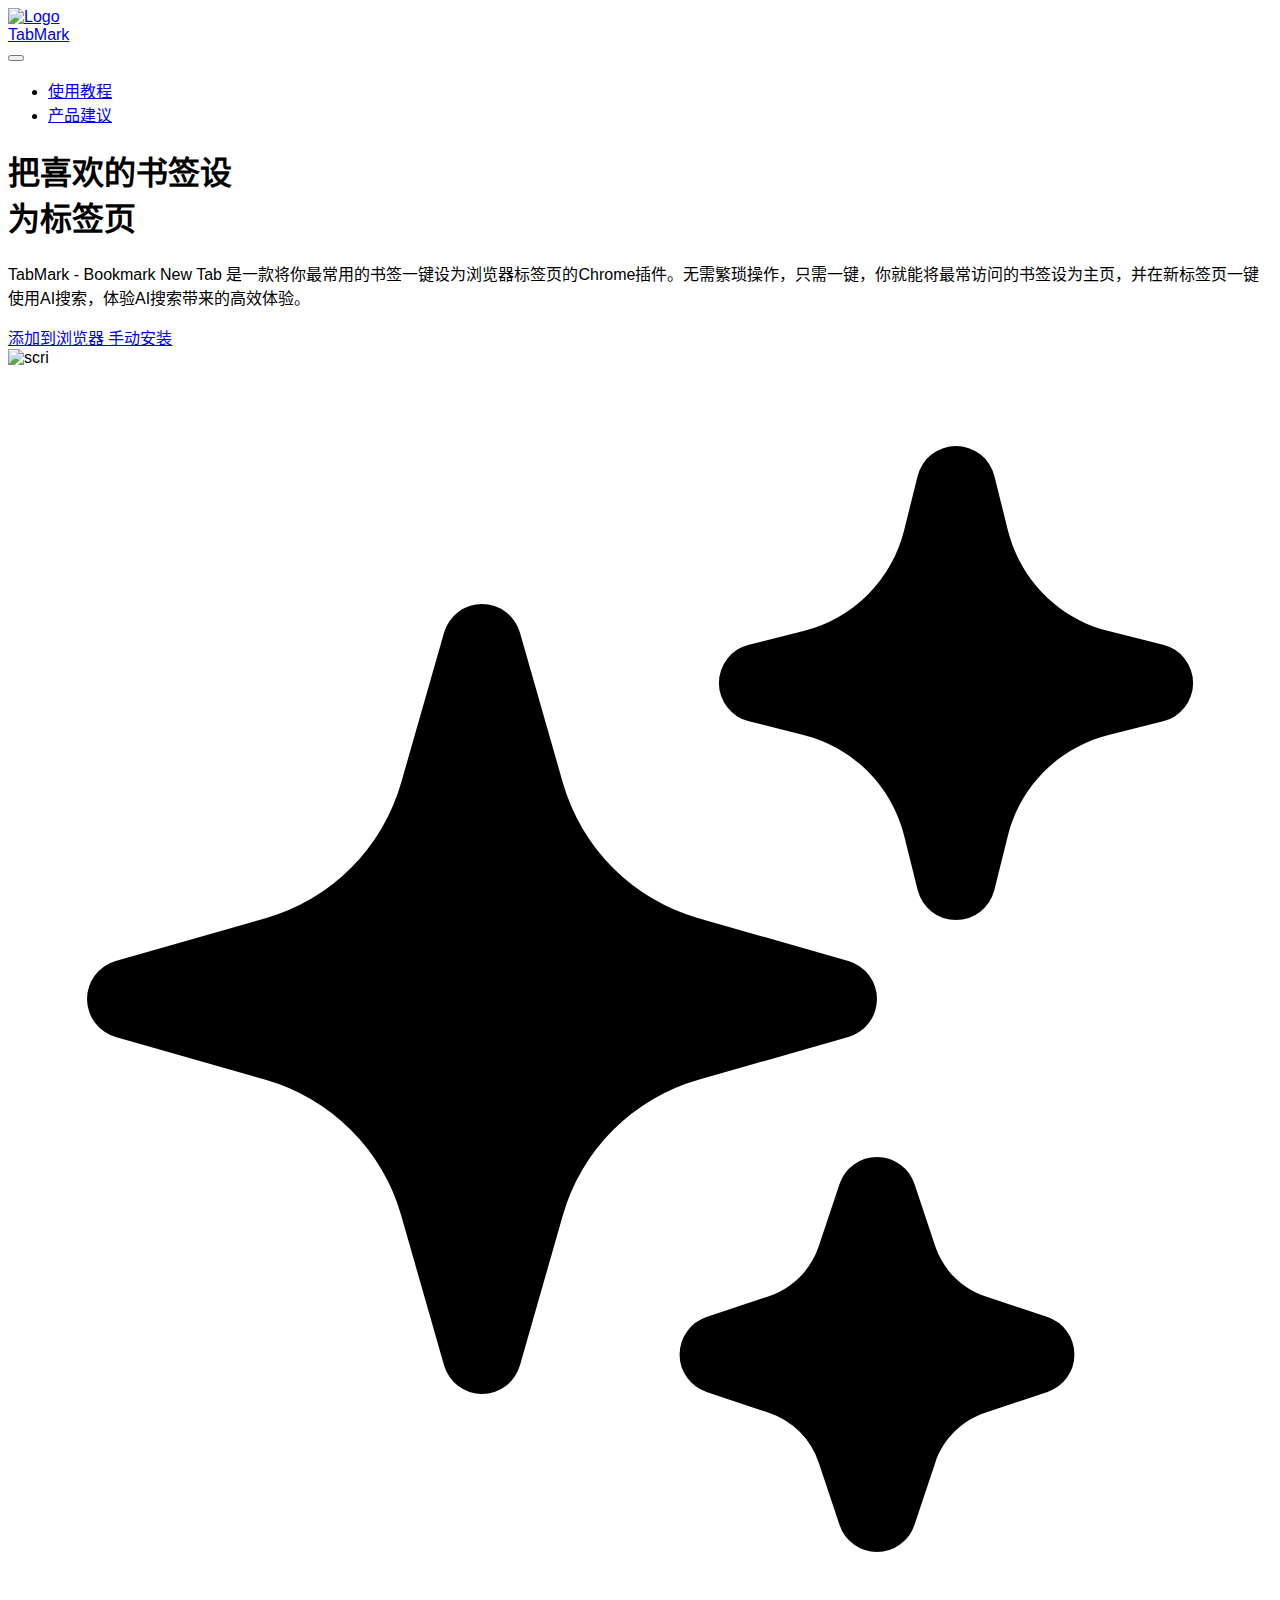
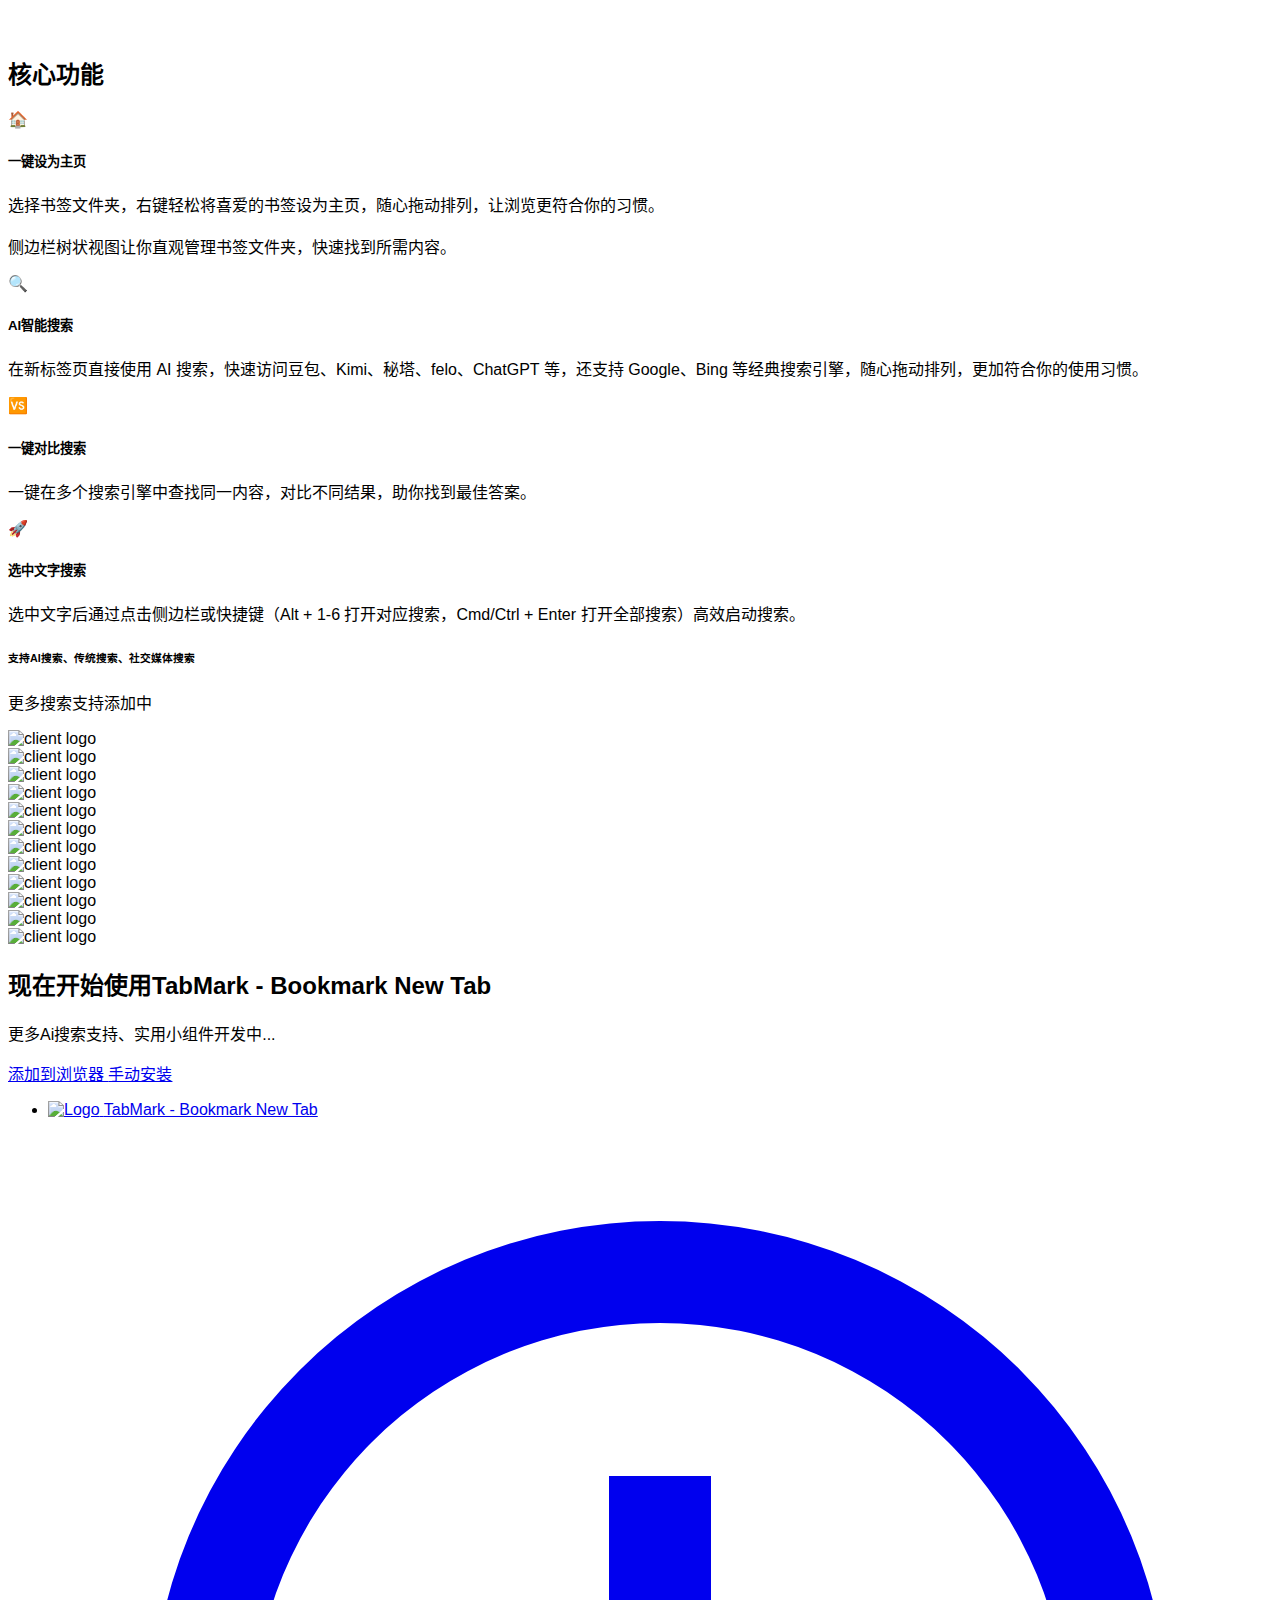
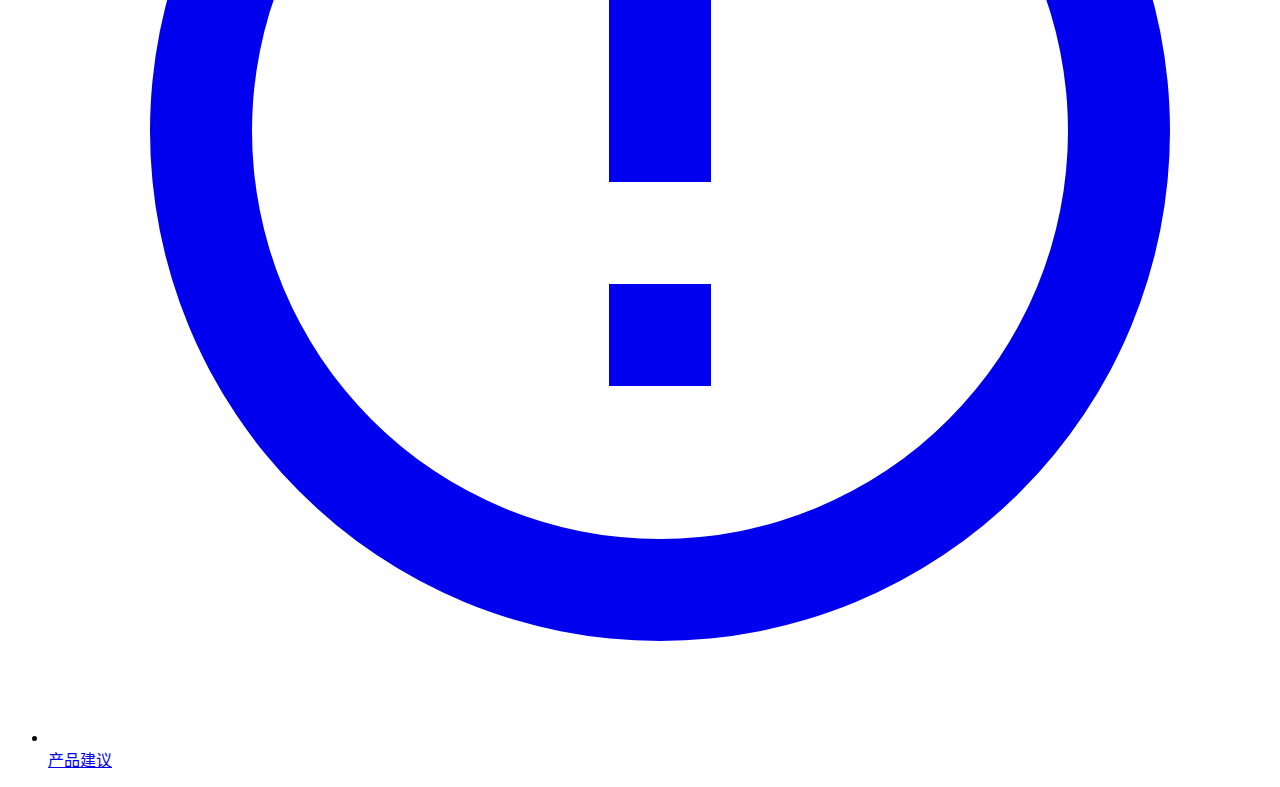
==== commit 481268dd: "修改描述" ====
--- a/index.html
+++ b/index.html
@@ -6,7 +6,7 @@
         <link rel="icon" type="image/svg+xml" href="/favicon.png">
         <meta name="generator" content="Astro v1.9.2">
         <meta name="description" content="TabMark - Bookmark New Tab 是一款将你最常用的书签一键设为标签页的Chrome插件。无需繁琐操作，只需一键，你就能将最常访问的书签设为标签页，并在新标签页一键使用AI搜索，体验AI搜索带来的高效体验。">
-        <meta name="keywords" content="TabMark - Bookmark New Tab，tabs，infinity 标签页，新标签页，自定义，起始页，tab插件，新建标签页设计感，高颜值，书签管理, 收藏栏管理，浏览器主页，使用ai搜索">
+        <meta name="keywords" content="TabMark - Bookmark New Tab，tabs，infinity 标签页，新标签页，自定义，起始页，tab插件，新建标签页设计感，高颜值，书签管理, 收藏栏管理，浏览器主页，浏览器设计感美化，使用ai搜索">
         <meta name="msvalidate.01" content="95F687B6489089359B18DE496FD5F23B" />
         <meta name="baidu-site-verification" content="codeva-D9jHMnyxP5" />
         <title>TabMark - Bookmark New Tab</title>
@@ -76,8 +76,8 @@
     <div class="max-w-7xl mx-auto px-6 md:px-12 xl:px-6">
     <div class="relative pt-36 ml-auto">
             <div class="lg:w-2/3 text-center mx-auto">
-                <h1 class="text-gray-900 dark:text-white font-bold text-5xl md:text-6xl xl:text-7xl">把<span class="text-primary dark:text-white">喜欢的书签</span>设<br>为首页</h1>
-                <p class="mt-8 text-gray-700 dark:text-gray-300">TabMark - Bookmark New Tab 是一款将你最常用的书签一键设为浏览器主页的Chrome插件。无需繁琐操作，只需一键，你就能将最常访问的书签设为主页，并在新标签页一键使用AI搜索，体验AI搜索带来的高效体验。</p>
+                <h1 class="text-gray-900 dark:text-white font-bold text-5xl md:text-6xl xl:text-7xl">把<span class="text-primary dark:text-white">喜欢的书签</span>设<br>为标签页</h1>
+                <p class="mt-8 text-gray-700 dark:text-gray-300">TabMark - Bookmark New Tab 是一款将你最常用的书签一键设为浏览器标签页的Chrome插件。无需繁琐操作，只需一键，你就能将最常访问的书签设为主页，并在新标签页一键使用AI搜索，体验AI搜索带来的高效体验。</p>
                 <div class="mt-16 flex flex-wrap justify-center gap-y-4 gap-x-6">
                     <a href="https://chromewebstore.google.com/detail/booktab-open-bookmark-in/jpejneelbjckppjapemgfeheifljmaib" target="_blank" class="relative flex h-11 w-full items-center justify-center px-6 before:absolute before:inset-0 before:rounded-full before:bg-primary before:transition before:duration-300 hover:before:scale-105 active:duration-75 active:before:scale-95 sm:w-max">
                       <span class="relative text-base font-semibold text-white">添加到浏览器</span>
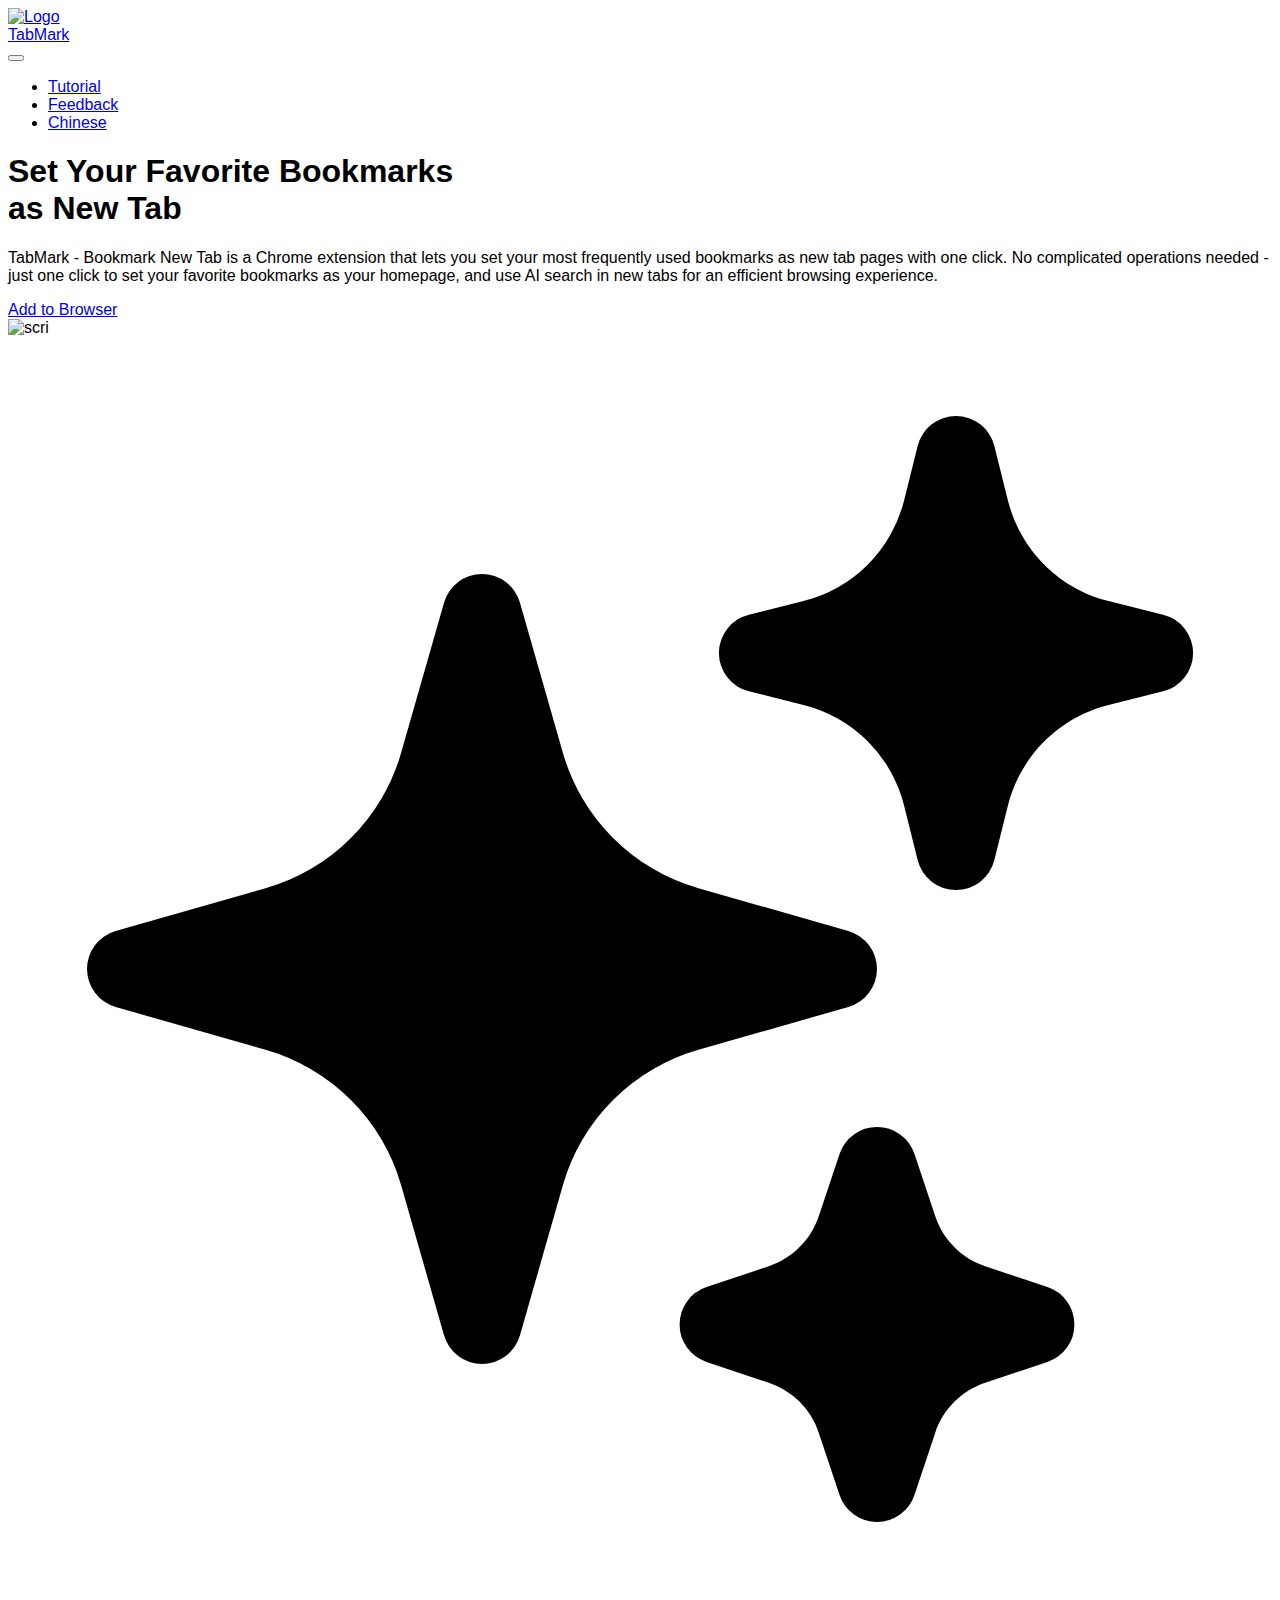
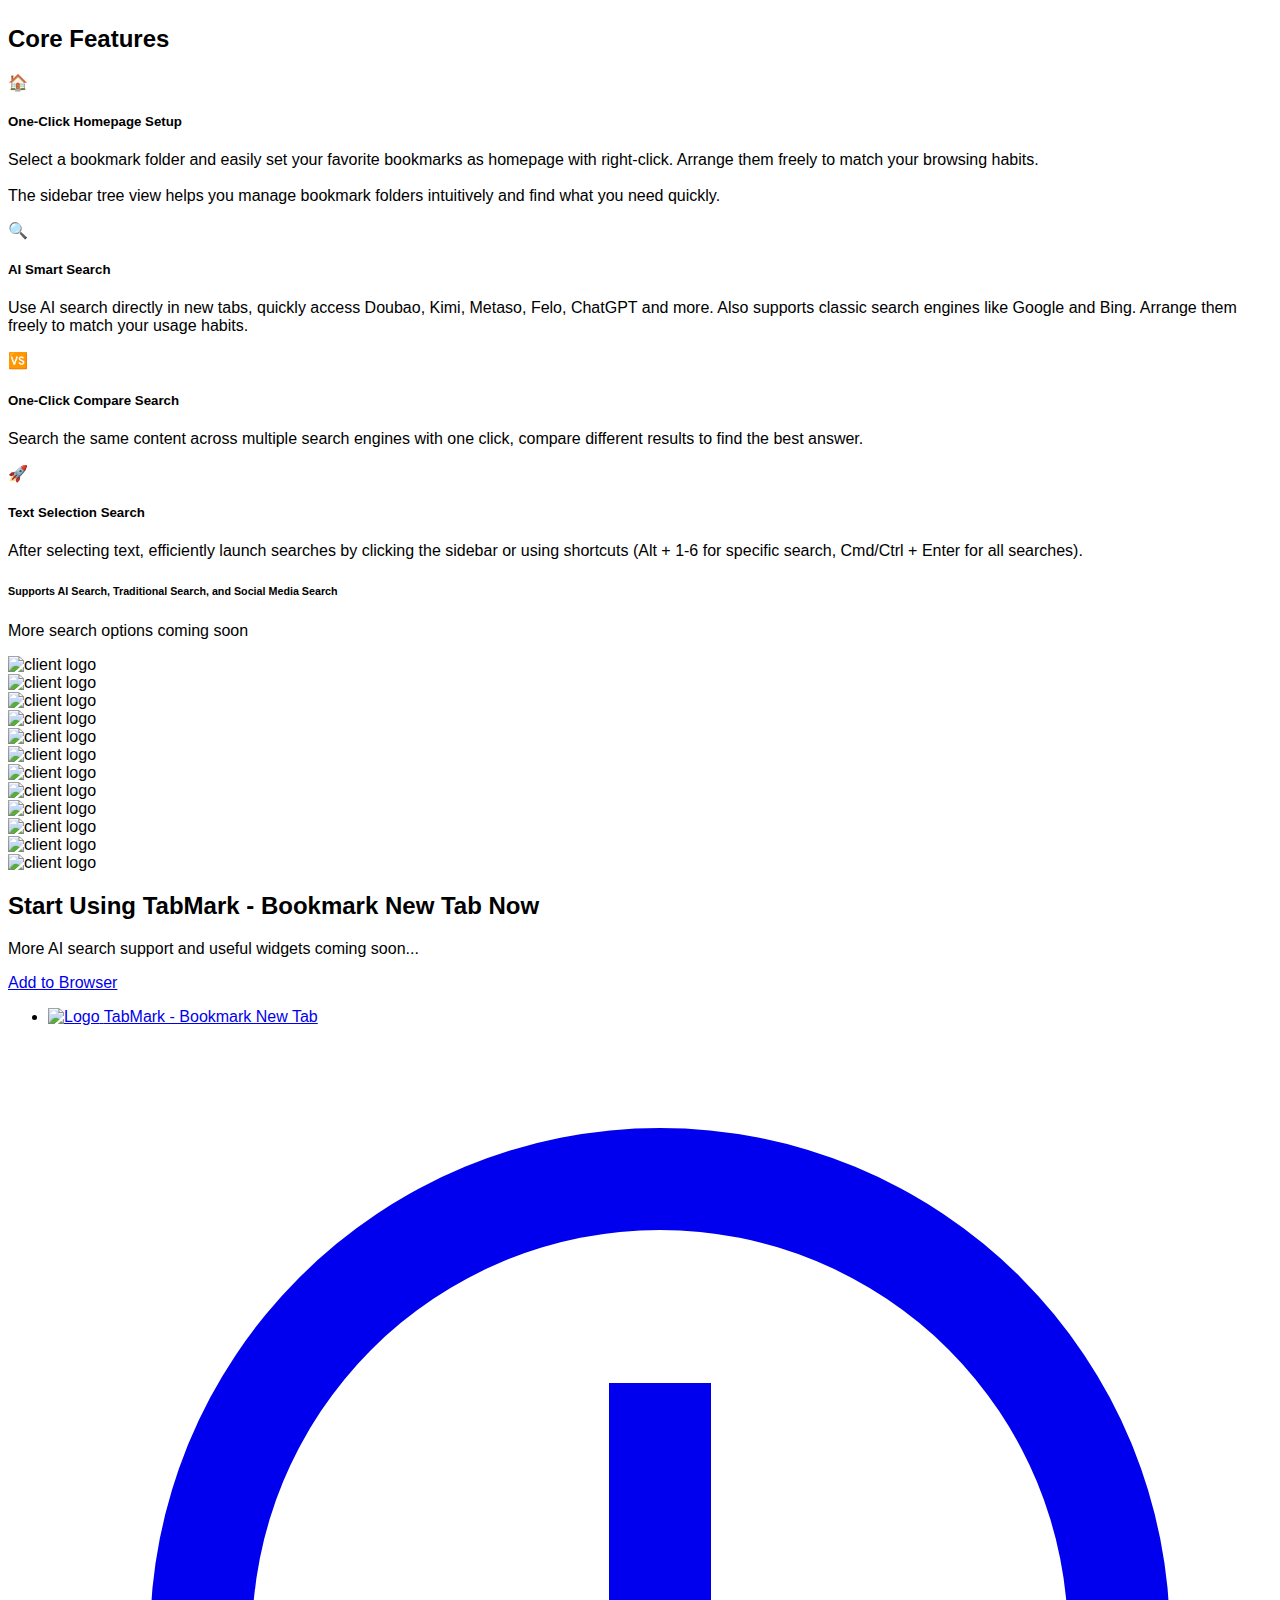
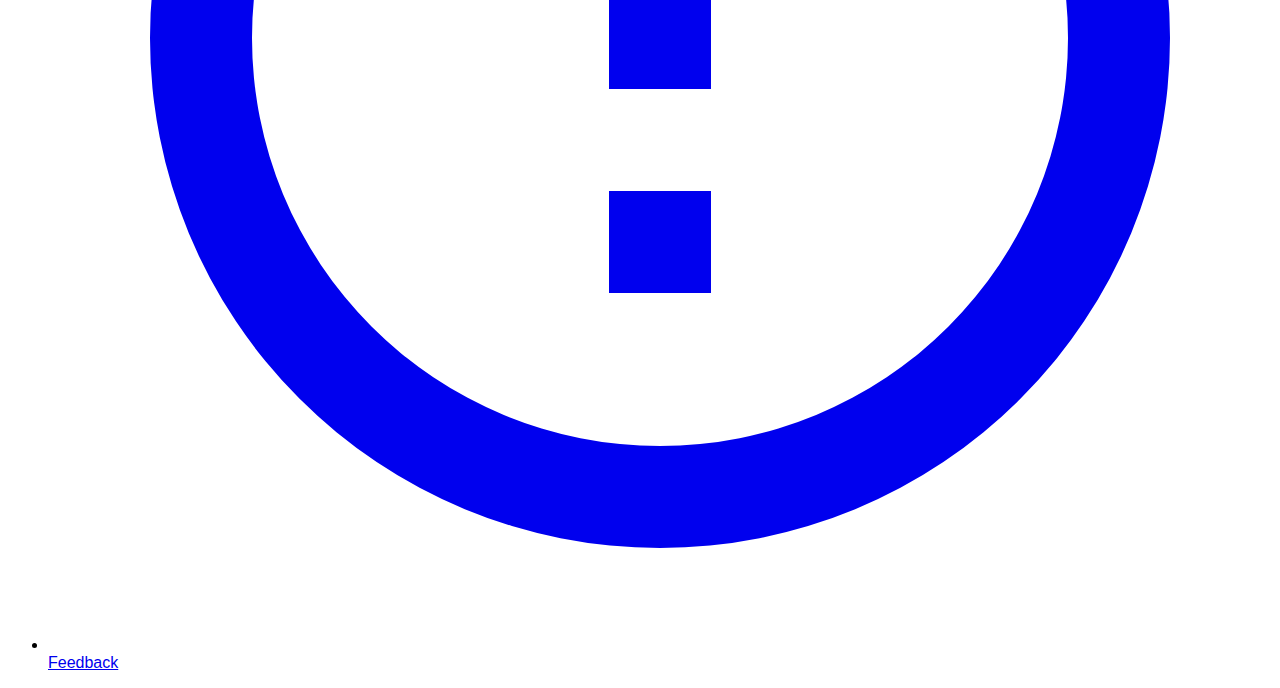
==== commit 779167fe: "增加中英文" ====
--- a/index.html
+++ b/index.html
@@ -1,280 +1,25 @@
 <!DOCTYPE html>
-<html lang="zh-cn" class="astro-BLV3VKFF">
-    <head>
-        <meta charset="UTF-8">
-        <meta name="viewport" content="width=device-width">
-        <link rel="icon" type="image/svg+xml" href="/favicon.png">
-        <meta name="generator" content="Astro v1.9.2">
-        <meta name="description" content="TabMark - Bookmark New Tab 是一款将你最常用的书签一键设为标签页的Chrome插件。无需繁琐操作，只需一键，你就能将最常访问的书签设为标签页，并在新标签页一键使用AI搜索，体验AI搜索带来的高效体验。">
-        <meta name="keywords" content="TabMark - Bookmark New Tab，tabs，infinity 标签页，新标签页，自定义，起始页，tab插件，新建标签页设计感，高颜值，书签管理, 收藏栏管理，浏览器主页，浏览器设计感美化，使用ai搜索">
-        <meta name="msvalidate.01" content="95F687B6489089359B18DE496FD5F23B" />
-        <meta name="baidu-site-verification" content="codeva-D9jHMnyxP5" />
-        <title>TabMark - Bookmark New Tab</title>
-        <link as="font" crossorigin rel="preload" href="https://fonts.gstatic.com/s/urbanist/v15/L0xjDF02iFML4hGCyOCpRdycFsGxSrqDyx4fFg.ttf" type="font/ttf"><link as="font" crossorigin rel="preload" href="https://fonts.gstatic.com/s/urbanist/v15/L0xjDF02iFML4hGCyOCpRdycFsGxSrqD-R4fFg.ttf" type="font/ttf"><link as="font" crossorigin rel="preload" href="https://fonts.gstatic.com/s/urbanist/v15/L0xjDF02iFML4hGCyOCpRdycFsGxSrqDFRkfFg.ttf" type="font/ttf"><link as="font" crossorigin rel="preload" href="https://fonts.gstatic.com/s/urbanist/v15/L0xjDF02iFML4hGCyOCpRdycFsGxSrqDLBkfFg.ttf" type="font/ttf">
-<style>@font-face {font-weight: 400;font-style: normal;font-family: Urbanist;font-display: swap;src: url(https://fonts.gstatic.com/s/urbanist/v15/L0xjDF02iFML4hGCyOCpRdycFsGxSrqDyx4fFg.ttf)}</style><style>@font-face {font-weight: 500;font-style: normal;font-family: Urbanist;font-display: swap;src: url(https://fonts.gstatic.com/s/urbanist/v15/L0xjDF02iFML4hGCyOCpRdycFsGxSrqD-R4fFg.ttf)}</style><style>@font-face {font-weight: 600;font-style: normal;font-family: Urbanist;font-display: swap;src: url(https://fonts.gstatic.com/s/urbanist/v15/L0xjDF02iFML4hGCyOCpRdycFsGxSrqDFRkfFg.ttf)}</style><style>@font-face {font-weight: 700;font-style: normal;font-family: Urbanist;font-display: swap;src: url(https://fonts.gstatic.com/s/urbanist/v15/L0xjDF02iFML4hGCyOCpRdycFsGxSrqDLBkfFg.ttf)}</style>
-<style>html { font-family: Urbanist, _font_fallback_1723703610780, sans-serif; } @font-face { font-family: _font_fallback_1723703610780; size-adjust: 100.98%; src: local('Arial'); ascent-override: 94.08%; descent-override: 24.76%; line-gap-override: 0.00%; }</style>
-
-    <link rel="stylesheet" href="/assets/index.5bb06fcb.css" /><script type="module">let e=!1;const s=document.querySelector("#navlinks"),l=document.querySelector("#hamburger"),t=document.querySelector("#navLayer"),i=[...s.querySelector("ul").children];function a(){e?(s.classList.add("!visible","!scale-100","!opacity-100","!lg:translate-y-0"),l.classList.add("toggled"),t.classList.add("origin-top","scale-y-100")):(s.classList.remove("!visible","!scale-100","!opacity-100","!lg:translate-y-0"),l.classList.remove("toggled"),t.classList.remove("origin-top","scale-y-100"))}l.addEventListener("click",()=>{e=!e,a()});i.forEach(c=>{c.addEventListener("click",()=>{e=!e,a()})});
-</script></head>
-    <body class="bg-white dark:bg-gray-900 astro-BLV3VKFF">
+<html>
+<head>
+    <script>
+        const userLang = navigator.language || navigator.userLanguage;
+        const browserLang = userLang.toLowerCase().slice(0, 2);
+        let redirectLang = 'en';
         
-
-<header class="astro-HAP4XUPI">
-    <nav class="absolute z-10 w-full border-b border-black/5 dark:border-white/5 lg:border-transparent astro-HAP4XUPI">
-        <div class="max-w-7xl mx-auto px-6 md:px-12 xl:px-6">
-    <div class="relative flex flex-wrap items-center justify-between gap-6 py-8 md:gap-0 md:py-8 astro-HAP4XUPI">
-                <div class="relative z-20 flex w-full justify-between md:px-0 lg:w-max astro-HAP4XUPI">
-                    <a href="/#home" aria-label="logo" class="flex items-center space-x-2 astro-HAP4XUPI">
-                        <div aria-hidden="true" class="flex space-x-1 astro-HAP4XUPI">
-                          <img src="icon-128.png" alt="Logo" class="h-6 w-6 astro-HAP4XUPI">
-                        </div>
-
-                        <span class="text-2xl font-bold text-gray-900 dark:text-white astro-HAP4XUPI">TabMark</span>
-                    </a>
-
-                    <div class="relative flex max-h-10 items-center lg:hidden astro-HAP4XUPI">
-                        <button aria-label="humburger" id="hamburger" class="relative -mr-6 p-6 astro-HAP4XUPI">
-                            <div aria-hidden="true" id="line" class="m-auto h-0.5 w-5 rounded bg-sky-900 transition duration-300 dark:bg-gray-300 astro-HAP4XUPI"></div>
-                            <div aria-hidden="true" id="line2" class="m-auto mt-2 h-0.5 w-5 rounded bg-sky-900 transition duration-300 dark:bg-gray-300 astro-HAP4XUPI"></div>
-                        </button>
-                    </div>
-                </div>
-                <div id="navLayer" aria-hidden="true" class="fixed inset-0 z-10 h-screen w-screen origin-bottom scale-y-0 bg-white/70 backdrop-blur-2xl transition duration-500 dark:bg-gray-900/70 lg:hidden astro-HAP4XUPI"></div>
-                <div id="navlinks" class="invisible absolute top-full left-0 z-20 w-full origin-top-right translate-y-1 scale-90 flex-col flex-wrap justify-end gap-6 rounded-3xl border border-gray-100 bg-white p-8 opacity-0 shadow-2xl shadow-gray-600/10 transition-all duration-300 dark:border-gray-700 dark:bg-gray-800 dark:shadow-none lg:visible lg:relative lg:flex lg:w-7/12 lg:translate-y-0 lg:scale-100 lg:flex-row lg:items-center lg:gap-0 lg:border-none lg:bg-transparent lg:p-0 lg:opacity-100 lg:shadow-none astro-HAP4XUPI">
-                    <div class="w-full text-gray-600 dark:text-gray-200 lg:w-auto lg:pr-4 lg:pt-0 astro-HAP4XUPI">
-                        <ul class="flex flex-col gap-6 tracking-wide lg:flex-row lg:gap-0 lg:text-sm astro-HAP4XUPI">
-                            
-                            <li class="astro-HAP4XUPI">
-                                <a href="https://cooing-loganberry-b74.notion.site/TabMark - Bookmark-New-Tab-7a083a74f84e4bb48345e389c1e53717" target="_blank" class="flex gap-2 font-semibold text-gray-700 transition hover:text-primary dark:text-white dark:hover:text-white md:px-4 astro-HAP4XUPI">
-                                    <span class="astro-HAP4XUPI">使用教程</span>
-
-                                </a>
-                            </li>
-                            <li class="astro-HAP4XUPI">
-                                <a href="https://cooing-loganberry-b74.notion.site/TabMark - Bookmark-New-Tab-59054bd6e444458986d1fc61a383e095" target="_blank" class="flex gap-2 font-semibold text-gray-700 transition hover:text-primary dark:text-white dark:hover:text-white md:px-4 astro-HAP4XUPI">
-                                    <span class="astro-HAP4XUPI">产品建议</span>
-
-                                </a>
-                            </li>
-                        </ul>
-                    </div>
-
-    
-                </div>
-            </div>
-</div>
-    </nav>
-</header>
-
-
-        <main class="space-y-24 mb-1">
-		<div class="relative" id="home">
-    <div aria-hidden="true" class="absolute inset-0 grid grid-cols-2 -space-x-52 opacity-40 dark:opacity-20">
-        <div class="blur-[106px] h-56 bg-gradient-to-br from-primary to-emerald-400 dark:from-emerald-600"></div>
-        <div class="blur-[106px] h-32 bg-gradient-to-r from-cyan-400 to-sky-300 dark:to-indigo-600"></div>
-    </div>
-    <div class="max-w-7xl mx-auto px-6 md:px-12 xl:px-6">
-    <div class="relative pt-36 ml-auto">
-            <div class="lg:w-2/3 text-center mx-auto">
-                <h1 class="text-gray-900 dark:text-white font-bold text-5xl md:text-6xl xl:text-7xl">把<span class="text-primary dark:text-white">喜欢的书签</span>设<br>为标签页</h1>
-                <p class="mt-8 text-gray-700 dark:text-gray-300">TabMark - Bookmark New Tab 是一款将你最常用的书签一键设为浏览器标签页的Chrome插件。无需繁琐操作，只需一键，你就能将最常访问的书签设为主页，并在新标签页一键使用AI搜索，体验AI搜索带来的高效体验。</p>
-                <div class="mt-16 flex flex-wrap justify-center gap-y-4 gap-x-6">
-                    <a href="https://chromewebstore.google.com/detail/booktab-open-bookmark-in/jpejneelbjckppjapemgfeheifljmaib" target="_blank" class="relative flex h-11 w-full items-center justify-center px-6 before:absolute before:inset-0 before:rounded-full before:bg-primary before:transition before:duration-300 hover:before:scale-105 active:duration-75 active:before:scale-95 sm:w-max">
-                      <span class="relative text-base font-semibold text-white">添加到浏览器</span>
-                    </a>
-                    <a href="https://cooing-loganberry-b74.notion.site/TabMark - Bookmark New Tab-6499df3aa1c54620805e378d3b0f809c" target="_blank" class="relative flex h-11 w-full items-center justify-center px-6 before:absolute before:inset-0 before:rounded-full before:border before:border-transparent before:bg-primary/10 before:bg-gradient-to-b before:transition before:duration-300 hover:before:scale-105 active:duration-75 active:before:scale-95 dark:before:border-gray-700 dark:before:bg-gray-800 sm:w-max">
-                      <span class="relative text-base font-semibold text-primary dark:text-white">手动安装</span>
-                    </a>
-                </div>
-            </div>
-            <img src="screenshot.png" alt="scri" class="mt-16 mx-auto shadow-xl">
-        </div>
-</div>
-</div>
-		<div id="features">
-  <div class="max-w-7xl mx-auto px-6 md:px-12 xl:px-6">
-    <div class="md:w-2/3 lg:w-1/2 mx-auto text-center">
-  <div class="flex justify-center items-center">
-    <svg xmlns="http://www.w3.org/2000/svg" viewBox="0 0 24 24" fill="currentColor" class="w-6 h-6 text-secondary">
-      <path fill-rule="evenodd" d="M9 4.5a.75.75 0 01.721.544l.813 2.846a3.75 3.75 0 002.576 2.576l2.846.813a.75.75 0 010 1.442l-2.846.813a3.75 3.75 0 00-2.576 2.576l-.813 2.846a.75.75 0 01-1.442 0l-.813-2.846a3.75 3.75 0 00-2.576-2.576l-2.846-.813a.75.75 0 010-1.442l2.846-.813A3.75 3.75 0 007.466 7.89l.813-2.846A.75.75 0 019 4.5zM18 1.5a.75.75 0 01.728.568l.258 1.036c.236.94.97 1.674 1.91 1.91l1.036.258a.75.75 0 010 1.456l-1.036.258c-.94.236-1.674.97-1.91 1.91l-.258 1.036a.75.75 0 01-1.456 0l-.258-1.036a2.625 2.625 0 00-1.91-1.91l-1.036-.258a.75.75 0 010-1.456l1.036-.258a2.625 2.625 0 001.91-1.91l.258-1.036A.75.75 0 0118 1.5zM16.5 15a.75.75 0 01.712.513l.394 1.183c.15.447.5.799.948.948l1.183.395a.75.75 0 010 1.422l-1.183.395c-.447.15-.799.5-.948.948l-.395 1.183a.75.75 0 01-1.422 0l-.395-1.183a1.5 1.5 0 00-.948-.948l-1.183-.395a.75.75 0 010-1.422l1.183-.395c.447-.15.799-.5.948-.948l.395-1.183A.75.75 0 0116.5 15z" clip-rule="evenodd"></path>
-    </svg>
-  </div>
-  
-  <h2 class="my-8 text-2xl font-bold text-gray-700 dark:text-white md:text-4xl">
-   核心功能
-  </h2>
-</div><div class="mt-16 grid divide-x divide-y divide-gray-100 dark:divide-gray-700 overflow-hidden rounded-3xl border border-gray-100 text-gray-600 dark:border-gray-700 sm:grid-cols-2 lg:grid-cols-4 lg:divide-y-0 xl:grid-cols-4">
-      <div class="group relative bg-white dark:bg-gray-800 transition hover:z-[1] hover:shadow-2xl hover:shadow-gray-600/10">
-        <div class="relative space-y-8 py-12 p-8">
-            <span class="w-12 text-5xl inline-block">
-             🏠
-            </span>
-
-
-          <div class="space-y-2">
-            <h5 class="text-xl font-semibold text-gray-700 dark:text-white transition group-hover:text-secondary">
-              一键设为主页
-            </h5>
-            <p class="text-gray-600 dark:text-gray-300">
-              选择书签文件夹，右键轻松将喜爱的书签设为主页，随心拖动排列，让浏览更符合你的习惯。<br><br>
-              侧边栏树状视图让你直观管理书签文件夹，快速找到所需内容。
-            </p>
-          </div>
-        </div>
-      </div>
-      <div class="group relative bg-white dark:bg-gray-800 transition hover:z-[1] hover:shadow-2xl hover:shadow-gray-600/10">
-        <div class="relative space-y-8 py-12 p-8">
-            <span class="w-12 text-5xl inline-block">
-             🔍
-            </span>
-          <div class="space-y-2">
-            <h5 class="text-xl font-semibold text-gray-700 dark:text-white transition group-hover:text-secondary">
-              AI智能搜索
-            </h5>
-            <p class="text-gray-600 dark:text-gray-300">
-              在新标签页直接使用 AI 搜索，快速访问豆包、Kimi、秘塔、felo、ChatGPT 等，还支持 Google、Bing 等经典搜索引擎，随心拖动排列，更加符合你的使用习惯。
-            </p>
-          </div>
-        </div>
-      </div>
-      <div class="group relative bg-white dark:bg-gray-800 transition hover:z-[1] hover:shadow-2xl hover:shadow-gray-600/10">
-        <div class="relative space-y-8 py-12 p-8">
-            <span class="w-12 text-5xl inline-block">
-             🆚
-            </span>
-
-          <div class="space-y-2">
-            <h5 class="text-xl font-semibold text-gray-700 dark:text-white transition group-hover:text-secondary">
-              一键对比搜索
-            </h5>
-            <p class="text-gray-600 dark:text-gray-300">
-              一键在多个搜索引擎中查找同一内容，对比不同结果，助你找到最佳答案。
-            </p>
-          </div>
-        </div>
-      </div>
-      <div class="group relative bg-white dark:bg-gray-800 transition hover:z-[1] hover:shadow-2xl hover:shadow-gray-600/10">
-        <div class="relative space-y-8 py-12 p-8">
-            <span class="w-12 text-5xl inline-block">
-             🚀
-            </span>
-
-          <div class="space-y-2">
-            <h5 class="text-xl font-semibold text-gray-700 dark:text-white transition group-hover:text-secondary">
-              选中文字搜索
-            </h5>
-            <p class="text-gray-600 dark:text-gray-300">
-              选中文字后通过点击侧边栏或快捷键（Alt + 1-6 打开对应搜索，Cmd/Ctrl + Enter 打开全部搜索）高效启动搜索。
-            </p>
-          </div>
-        </div>
-      </div>
-    </div><div class="hidden py-8 mt-16 border-b border-gray-100 dark:border-gray-800 sm:flex justify-center">
-         <div class="text-center">
-              <h6 class="text-lg font-semibold text-gray-700 dark:text-white">支持AI搜索、传统搜索、社交媒体搜索</h6>
-              <p class="mt-2 text-gray-500">更多搜索支持添加中</p>
-        </div>
-    </div><div class="mt-12 grid grid-cols-3 sm:grid-cols-4 md:grid-cols-6">
-                <div class="p-4  transition duration-200 hover:grayscale-0">
-                    <img src="./images/clients/google-logo.svg" class="h-8 w-auto mx-auto" loading="lazy" alt="client logo" width="" height="">
-                  </div>
-                <div class="p-4  transition duration-200 hover:grayscale-0">
-                  <img src="./images/clients/bing-logo.png" class="h-8 w-auto mx-auto" loading="lazy" alt="client logo" width="" height="">
-                </div>
-                <div class="p-4 flex transition duration-200 hover:grayscale-0">
-                  <img src="./images/clients/chatgpt-logo.svg" class="h-8 w-auto m-auto" loading="lazy" alt="client logo" width="" height="">
-                </div>
-                <div class="p-4 transition duration-200 hover:grayscale-0">
-                    <img src="./images/clients/felo-logo.svg" class="h-8 w-auto mx-auto" loading="lazy" alt="client logo" width="" height="">
-                  </div>
-                  <div class="p-4 flex transition duration-200 hover:grayscale-0">
-                    <img src="./images/clients/doubao-logo.png" class="h-8 w-auto m-auto" loading="lazy" alt="client logo" width="" height="">
-                  </div>
-                <div class="p-4 transition duration-200 hover:grayscale-0">
-                    <img src="./images/clients/kimi-logo.svg" class="h-8 w-auto mx-auto" loading="lazy" alt="client logo" width="" height="">
-                </div>
-                <div class="p-4  transition duration-200 hover:grayscale-0">
-                    <img src="./images/clients/metaso-logo.png" class="h-8 w-auto mx-auto" loading="lazy" alt="client logo" width="" height="">
-                  </div>
-                <div class="p-4 grayscale flex transition duration-200 hover:grayscale-0">
-                  <img src="./images/clients/perplexity-logo.svg" class="h-8 w-auto m-auto" loading="lazy" alt="client logo" width="" height="">
-                </div>
-                <div class="p-4 grayscale flex transition duration-200 hover:grayscale-0">
-                  <img src="./images/clients/claude-logo.svg" class="h-8 w-auto m-auto" loading="lazy" alt="client logo" width="" height="">
-                </div>
-                <div class="p-4 grayscale transition duration-200 hover:grayscale-0">
-                    <img src="./images/clients/jike-logo.svg" class="h-12 w-auto mx-auto" loading="lazy" alt="client logo" width="" height="">
-                  </div>
-                  <div class="p-4 grayscale flex transition duration-200 hover:grayscale-0">
-                    <img src="./images/clients/twitter-logo.png" class="h-8 w-auto m-auto" loading="lazy" alt="client logo" width="" height="">
-                  </div>
-                <div class="p-4 grayscale transition duration-200 hover:grayscale-0">
-                    <img src="./images/clients/xiaohongshu-logo.svg" class="h-8 w-auto mx-auto" loading="lazy" alt="client logo" width="" height="">
-                </div>
-              </div>
-</div>
-</div>
-		<div class="relative py-16">
-  <div aria-hidden="true" class="absolute inset-0 h-max w-full m-auto grid grid-cols-2 -space-x-52 opacity-40 dark:opacity-20">
-    <div class="blur-[106px] h-56 bg-gradient-to-br from-primary to-purple-400 dark:from-blue-700"></div>
-    <div class="blur-[106px] h-32 bg-gradient-to-r from-cyan-400 to-sky-300 dark:to-indigo-600"></div>
-  </div>
-  <div class="max-w-7xl mx-auto px-6 md:px-12 xl:px-6">
-    <div class="mt-6 m-auto space-y-6 md:w-8/12 lg:w-7/12">
-        <h2 class="text-center text-4xl font-bold text-gray-800 dark:text-white md:text-5xl">现在开始使用TabMark - Bookmark New Tab</h2>
-        <p class="text-center text-xl text-gray-600 dark:text-gray-300">
-          更多Ai搜索支持、实用小组件开发中...
-        </p>
-        <div class="flex flex-wrap justify-center gap-6">
-          <a href="https://chromewebstore.google.com/detail/TabMark - Bookmark-New-Tab-set-favorite-boo/jpejneelbjckppjapemgfeheifljmaib" target="_blank" class="relative flex h-12 w-full items-center justify-center px-8 before:absolute before:inset-0 before:rounded-full before:bg-primary before:transition before:duration-300 hover:before:scale-105 active:duration-75 active:before:scale-95 sm:w-max">
-              <span class="relative text-base font-semibold text-white dark:text-dark">添加到浏览器</span>
-            </a>
-            <a href="https://cooing-loganberry-b74.notion.site/TabMark - Bookmark-New-Tab-6499df3aa1c54620805e378d3b0f809c" target="_blank" class="relative flex h-12 w-full items-center justify-center px-8 before:absolute before:inset-0 before:rounded-full before:border before:border-transparent before:bg-primary/10 before:bg-gradient-to-b before:transition before:duration-300 hover:before:scale-105 active:duration-75 active:before:scale-95 dark:before:border-gray-700 dark:before:bg-gray-800 sm:w-max">
-              <span class="relative text-base font-semibold text-primary dark:text-white">手动安装</span>
-          </a>
-        </div>
-      </div>
-</div></div>
-  
-
-	</main>
-        <footer class="py-20 md:py-24 m-auto">
-    <div class="max-w-7xl mx-auto px-6 md:px-12 xl:px-6">
-    <div class="m-auto md:w-10/12 lg:w-8/12 xl:w-6/12">
-        <div class="flex flex-wrap items-center justify-between md:flex-nowrap">
-          <div class="flex w-full justify-center space-x-24 text-gray-600 dark:text-gray-300 ">
-  
-            <ul role="list" class="flex space-x-6"> <!-- 添加 flex 类 -->
-              <li>
-                <a href="#" class="flex items-center space-x-3 transition hover:text-primary">
-                  <img src="icon-128.png" alt="Logo" class="h-6 w-6">
-                  <span>TabMark - Bookmark New Tab</span>
-                </a>
-              </li>
-                <li>
-                 <a href="https://cooing-loganberry-b74.notion.site/TabMark - Bookmark-New-Tab-59054bd6e444458986d1fc61a383e095" target="_blank" class="flex items-center space-x-3 transition hover:text-primary">
-                 <svg xmlns="http://www.w3.org/2000/svg" fill="currentColor" class="w-5" viewBox="0 0 24 24">
-                <path d="M12 2a10 10 0 1 0 10 10A10 10 0 0 0 12 2zm0 18a8 8 0 1 1 8-8 8 8 0 0 1-8 8zm-1-13h2v6h-2zm0 8h2v2h-2z"></path>
-                </svg>
-               <span>产品建议</span>
-               </a>
-               </li>
-
-            </ul>
-          </div>
-
-        </div>
-      </div>
-</div>
-</footer>
-<script>
-var _hmt = _hmt || [];
-(function() {
-  var hm = document.createElement("script");
-  hm.src = "https://hm.baidu.com/hm.js?8218fb8ffd99006651cb31db11220969";
-  var s = document.getElementsByTagName("script")[0]; 
-  s.parentNode.insertBefore(hm, s);
-})();
-</script>
-
-</body></html>+        if (browserLang === 'zh') {
+            redirectLang = 'zh-cn';
+        }
+        
+        // 更新路径指向具体的 index.html 文件
+        window.location.replace(`./public/${redirectLang}/index.html`);
+    </script>
+</head>
+<body>
+    <!-- 后备链接也指向具体的 index.html 文件 -->
+    <p>If you are not redirected automatically, please choose your language:</p>
+    <ul>
+        <li><a href="./public/en/index.html">English</a></li>
+        <li><a href="./public/zh-cn/index.html">中文</a></li>
+    </ul>
+</body>
+</html> 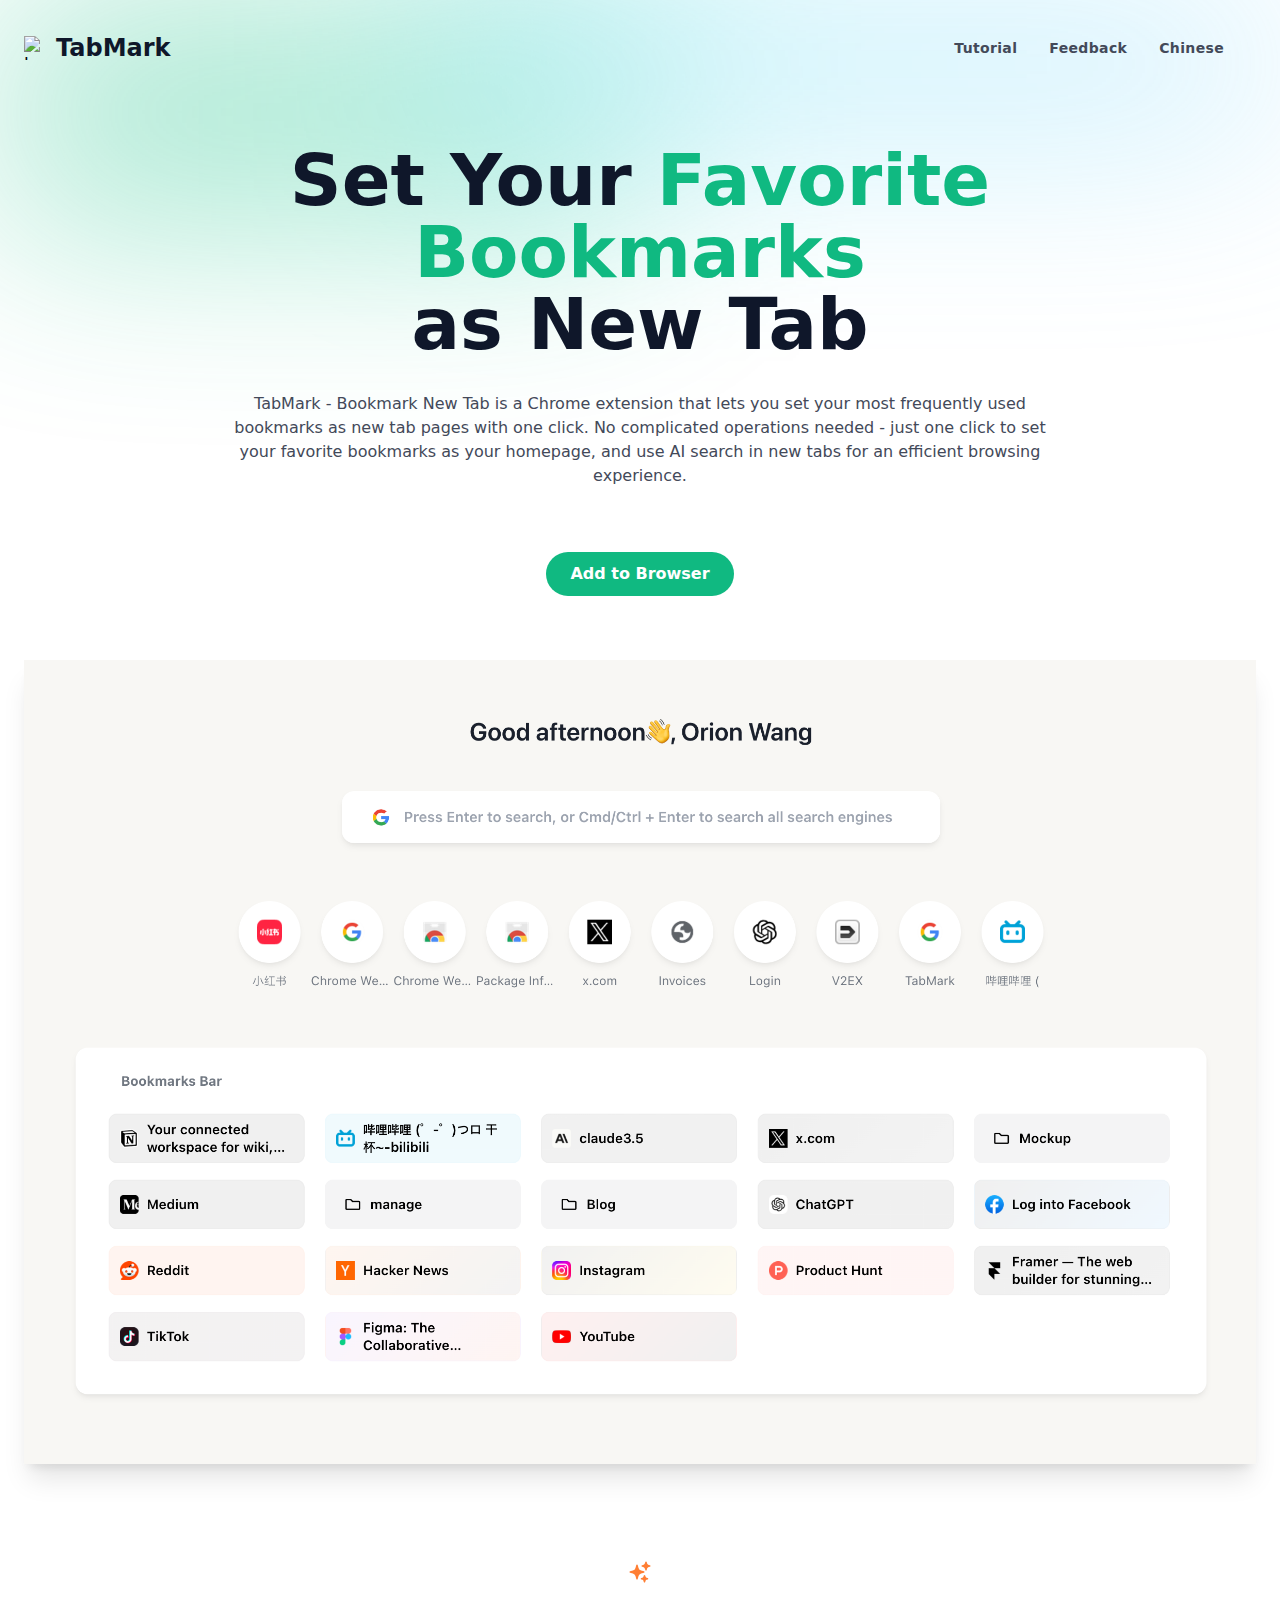
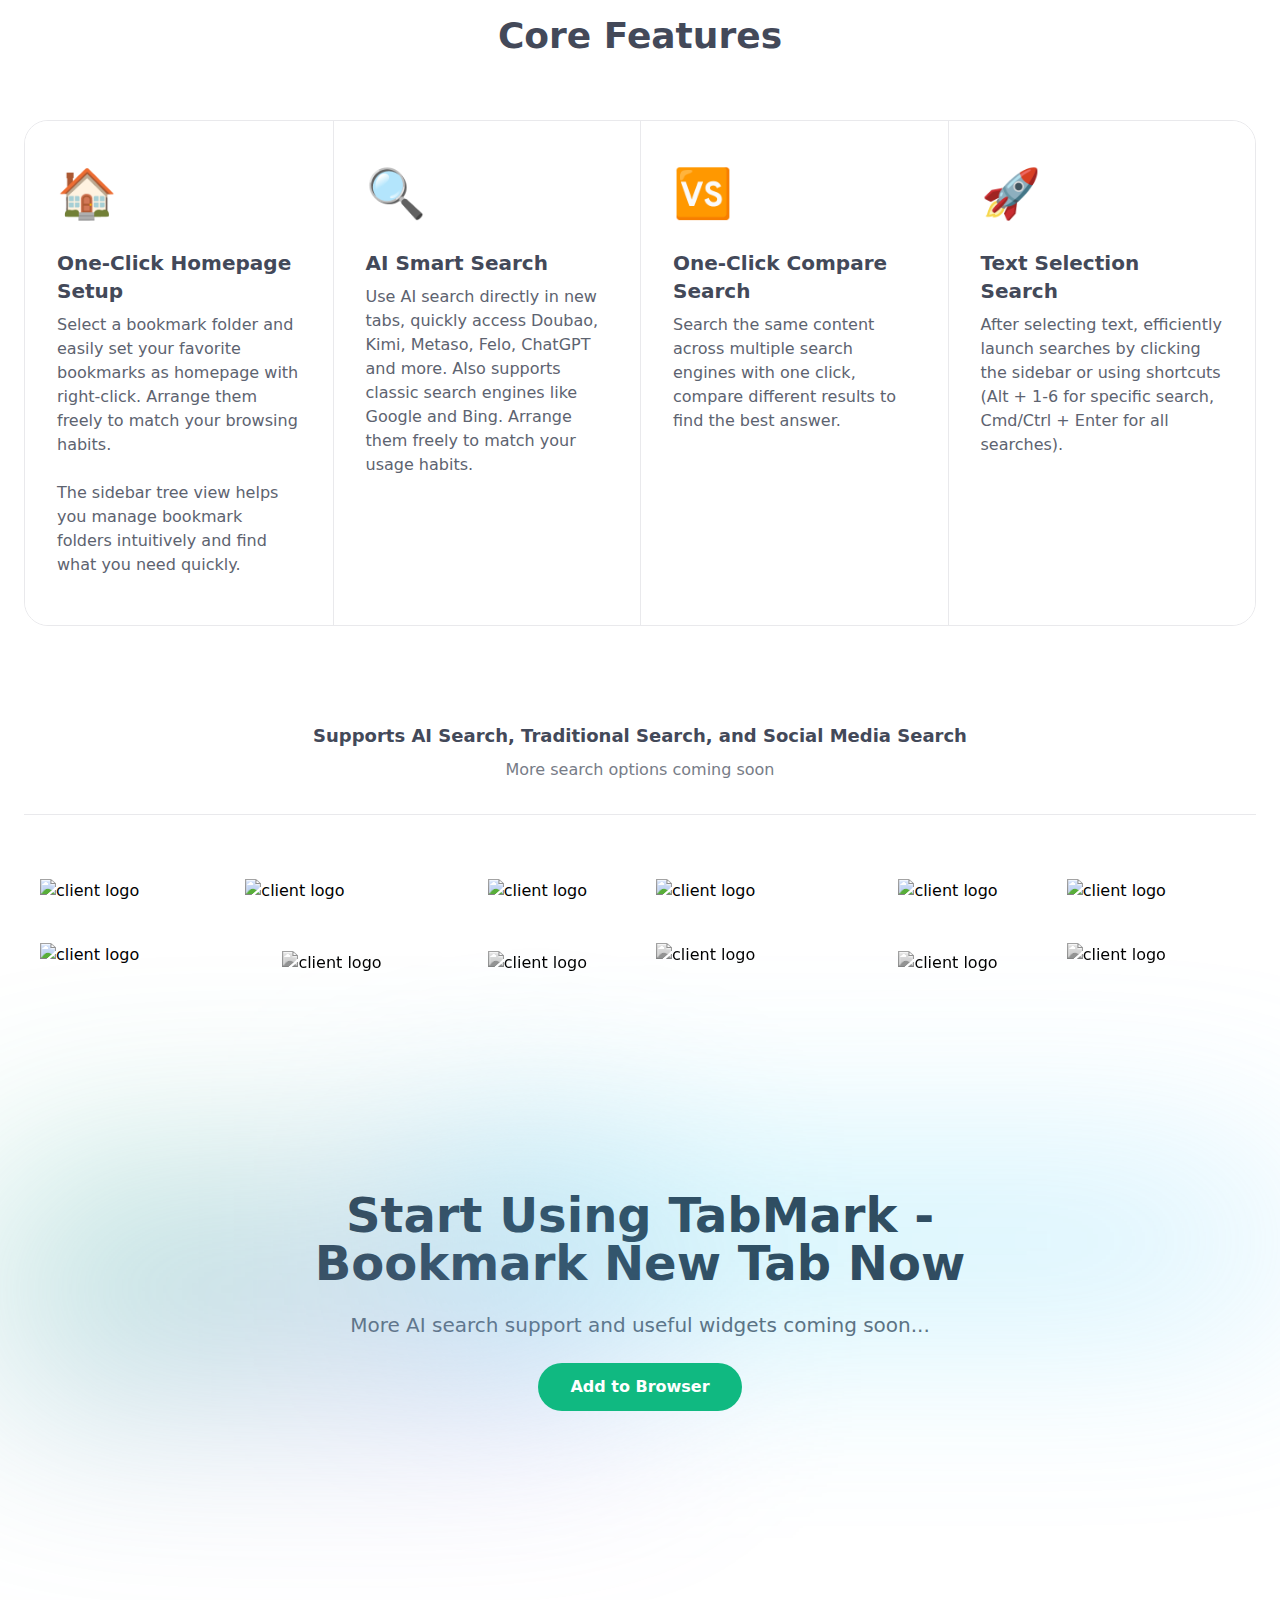
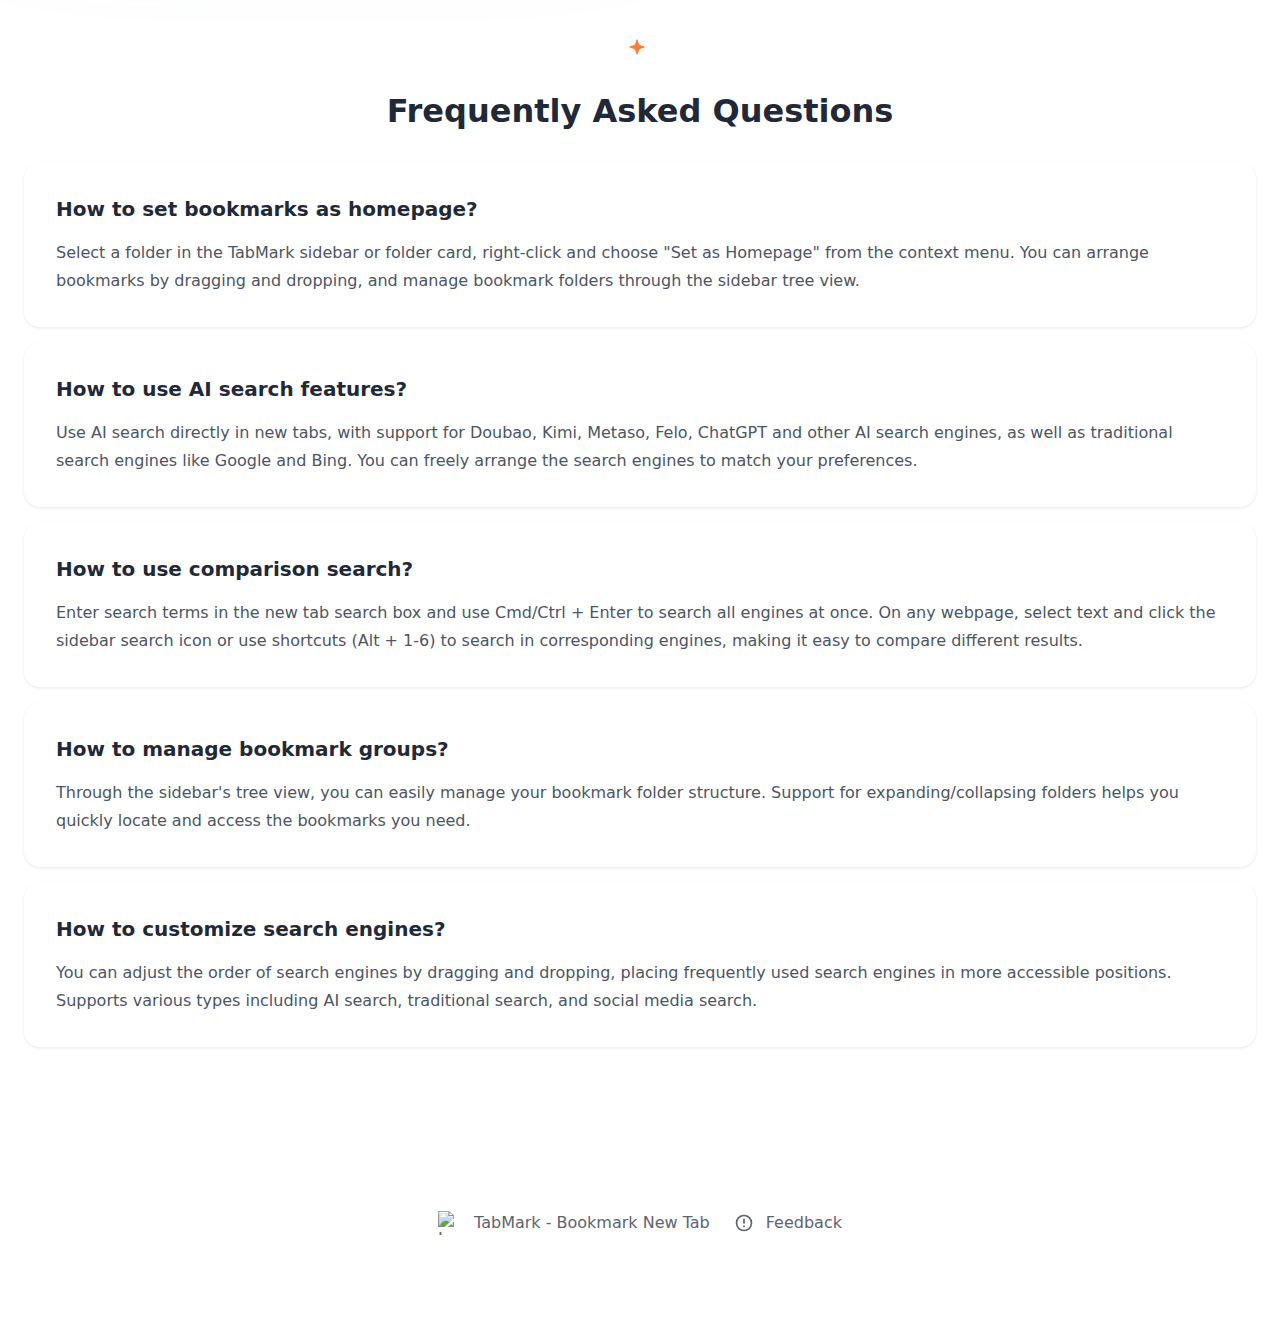
==== commit 5d240f9d: "首次提交" ====
--- a/index.html
+++ b/index.html
@@ -1,25 +1,57 @@
 <!DOCTYPE html>
 <html>
 <head>
+    <meta charset="UTF-8">
+    <meta name="viewport" content="width=device-width, initial-scale=1.0">
+    <title>TabMark - Bookmark New Tab | Choose Your Language</title>
+    
+    <!-- 告诉搜索引擎不要索引这个页面 -->
+    <meta name="robots" content="noindex">
+    
+    <!-- 指定规范链接到英文版本 -->
+    <link rel="canonical" href="./en/index.html">
+    
+    <!-- 语言标签 -->
+    <link rel="alternate" hreflang="en" href="./en/index.html">
+    <link rel="alternate" hreflang="zh-CN" href="./zh-cn/index.html">
+    
+    <!-- 自动跳转脚本 -->
     <script>
         const userLang = navigator.language || navigator.userLanguage;
         const browserLang = userLang.toLowerCase().slice(0, 2);
-        let redirectLang = 'en';
-        
-        if (browserLang === 'zh') {
-            redirectLang = 'zh-cn';
+        let redirectLang = browserLang === 'zh' ? 'zh-cn' : 'en';
+        window.location.replace(`./${redirectLang}/index.html`);
+    </script>
+    
+    <style>
+        body {
+            font-family: system-ui, sans-serif;
+            max-width: 600px;
+            margin: 40px auto;
+            padding: 0 20px;
+            text-align: center;
         }
-        
-        // 更新路径指向具体的 index.html 文件
-        window.location.replace(`./public/${redirectLang}/index.html`);
-    </script>
+        .lang-list {
+            list-style: none;
+            padding: 0;
+            margin: 20px 0;
+        }
+        .lang-list a {
+            display: inline-block;
+            padding: 10px 20px;
+            background: #f5f5f5;
+            color: #333;
+            text-decoration: none;
+            border-radius: 5px;
+        }
+    </style>
 </head>
 <body>
-    <!-- 后备链接也指向具体的 index.html 文件 -->
-    <p>If you are not redirected automatically, please choose your language:</p>
-    <ul>
-        <li><a href="./public/en/index.html">English</a></li>
-        <li><a href="./public/zh-cn/index.html">中文</a></li>
+    <h1>TabMark - Bookmark New Tab</h1>
+    <p>Please choose your language / 请选择语言：</p>
+    <ul class="lang-list">
+        <li><a href="./en/index.html" hreflang="en">English</a></li>
+        <li><a href="./zh-cn/index.html" hreflang="zh-CN">中文</a></li>
     </ul>
 </body>
 </html> 